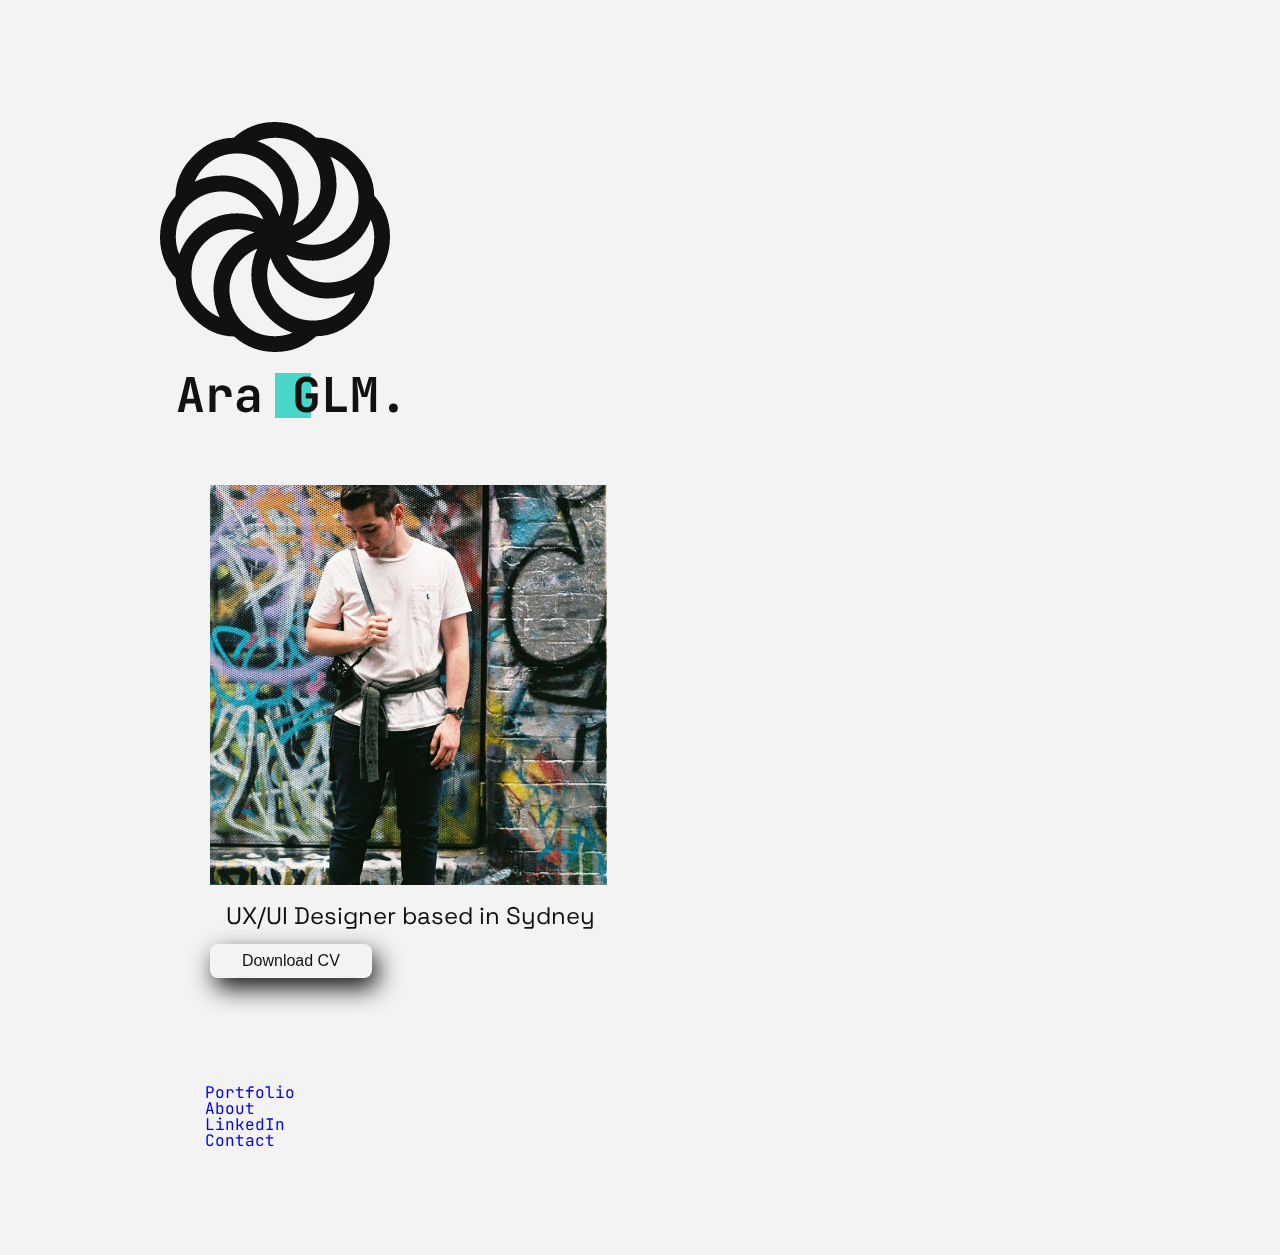
==== index.html @ 79158869 "final update for the night" ====
<!DOCTYPE html>
<html lang="en">
<head>
    <meta charset="UTF-8">
    <meta name="viewport" content="=device-width, initial-scale=1.0">
    <title>Ara GLM. UX UI Design</title>
    <link rel="preconnect" href="https://fonts.gstatic.com"> 
    <link href="https://fonts.googleapis.com/css2?family=JetBrains+Mono&display=swap" rel="stylesheet">
    <link rel="preconnect" href="https://fonts.gstatic.com"> 
   <link href="https://fonts.googleapis.com/css2?family=Space+Grotesk&display=swap" rel="stylesheet">
   
<link rel="stylesheet" href="CSS/style.css">
</head>

<body>
   <div class="wrapper">
<header>
   <div class="inline-block">

   </div>
   <div class="img">
      <img src="images/logo.png" alt="logo">
   </div>
   <div class="name">
      <h1>Ara GLM.</h1>
      <div class="box"></div>
   </div>
   <section class="heroImg">
      <div class="content">
         <img src="images/me.png" alt="profile photo" height="400px">
         <p>UX/UI Designer based in Sydney</p> 
         <a href="CV/AG_CV.pdf" target="_blank">
            <button class="button1">Download CV</button>
         </a>
      </div>
   </section>
</header>

<nav class="inline-block">
   <ul>
      <a href="index.html">
         <li>Portfolio</li>
      </a>
      <a href="about.html">
         <li>About</li>
      </a>
      <a href=https://linkedin.com/in/aragiulambarian target="_blank">
         <li>LinkedIn</li>
      </a>
      <a href="contact.html">
      <li>Contact</li>
   </a>
   </ul>
</nav>

</body>
</html>
---- CSS/style.css ----
/* 
html5doctor.com Reset Stylesheet
v1.6.1
Last Updated: 2010-09-17
Author: Richard Clark - http://richclarkdesign.com 
Twitter: @rich_clark
*/

html, body, div, span, object, iframe,
h1, h2, h3, h4, h5, h6, p, blockquote, pre,
abbr, address, cite, code,
del, dfn, em, img, ins, kbd, q, samp,
small, strong, sub, sup, var,
b, i,
dl, dt, dd, ol, ul, li,
fieldset, form, label, legend,
table, caption, tbody, tfoot, thead, tr, th, td,
article, aside, canvas, details, figcaption, figure, 
footer, header, hgroup, menu, nav, section, summary,
time, mark, audio, video {
    margin:0;
    padding:0;
    border:0;
    outline:0;
    font-size:100%;
    vertical-align:baseline;
    background:transparent;
}

body {
    line-height:1;
}

article,aside,details,figcaption,figure,
footer,header,hgroup,menu,nav,section { 
    display:block;
}

nav ul {
    list-style:none;
}

blockquote, q {
    quotes:none;
}

blockquote:before, blockquote:after,
q:before, q:after {
    content:'';
    content:none;
}

a {
    margin:0;
    padding:0;
    font-size:100%;
    vertical-align:baseline;
    background:transparent;
}

/* change colours to suit your needs */
ins {
    background-color:#ff9;
    color:#000;
    text-decoration:none;
}

/* change colours to suit your needs */
mark {
    background-color:#ff9;
    color:#000; 
    font-style:italic;
    font-weight:bold;
}

del {
    text-decoration: line-through;
}

abbr[title], dfn[title] {
    border-bottom:1px dotted;
    cursor:help;
}

table {
    border-collapse:collapse;
    border-spacing:0;
}

/* change border colour to suit your needs */
hr {
    display:block;
    height:1px;
    border:0;   
    border-top:1px solid #cccccc;
    margin:1em 0;
    padding:0;
}

input, select {
    vertical-align:middle;
}



/* This is my text below */



* {
    margin: 0;
    padding: 0;
    text-decoration: none;
}

body {
    background-color: #F3F3F3;
}

.wrapper {
    margin: 106px auto;
    width: 960px;
}

h1 {color: #111111;
font-size: 48px;
font-family: 'JetBrains Mono', monospace;
font-weight: medium;
padding: 16px;
}
p {color: #111111;
font-family: 'Space Grotesk', sans-serif;
font-size: 24px;
margin: 0;
padding: 16px;
}

.inline-block{
    display: inline-block;
    vertical-align: top;
}

.intro {
    display: block;
    margin-left: 0;
    margin-right: auto;
    text-align: 0;
    position: relative;
}
.name {
    display: flex;
align-items: center;
}

.box {
    background-color: #4AD5CA;
    width: 36px;
    height: 45px;
    position: fixed;
    margin-right: 0;
    left: 275px;
    z-index: -1;
}

.logo {
    position: relative;
    margin-left: 0;
    margin-right: auto;
    text-align: center;
    width: 23%;
    padding: 1%;
}
.nav {
    width: 73%;
    padding: 1%;
}

ul{
    width: 50%;
    margin-left: auto;
}

ul li {
    list-style: none;
    width: 50%;
    font-family: 'JetBrains Mono', monospace;
}
ul li a {
display: block;
text-decoration: none;
font-size: 24px;
color: #111111;
padding: 0 32px;
cursor: pointer;
}

ul li a:hover {
    transform: uppercase;
}

.heroImg {
    height: 600px;
    padding: 25px;
    
}
.content {
    height 600px;
    margin: 0 auto;
    padding: 25px;
}
.button1 {
background-color: #F3F3F3;
display: inline-block;
color: #111111;
border: none;
padding: 8px 32px;
text-align: center;
display: inline-block;
font-size: 16px; 
border-radius: 8px;
cursor: pointer;
box-shadow: 5px 10px 25px  #111111;
}
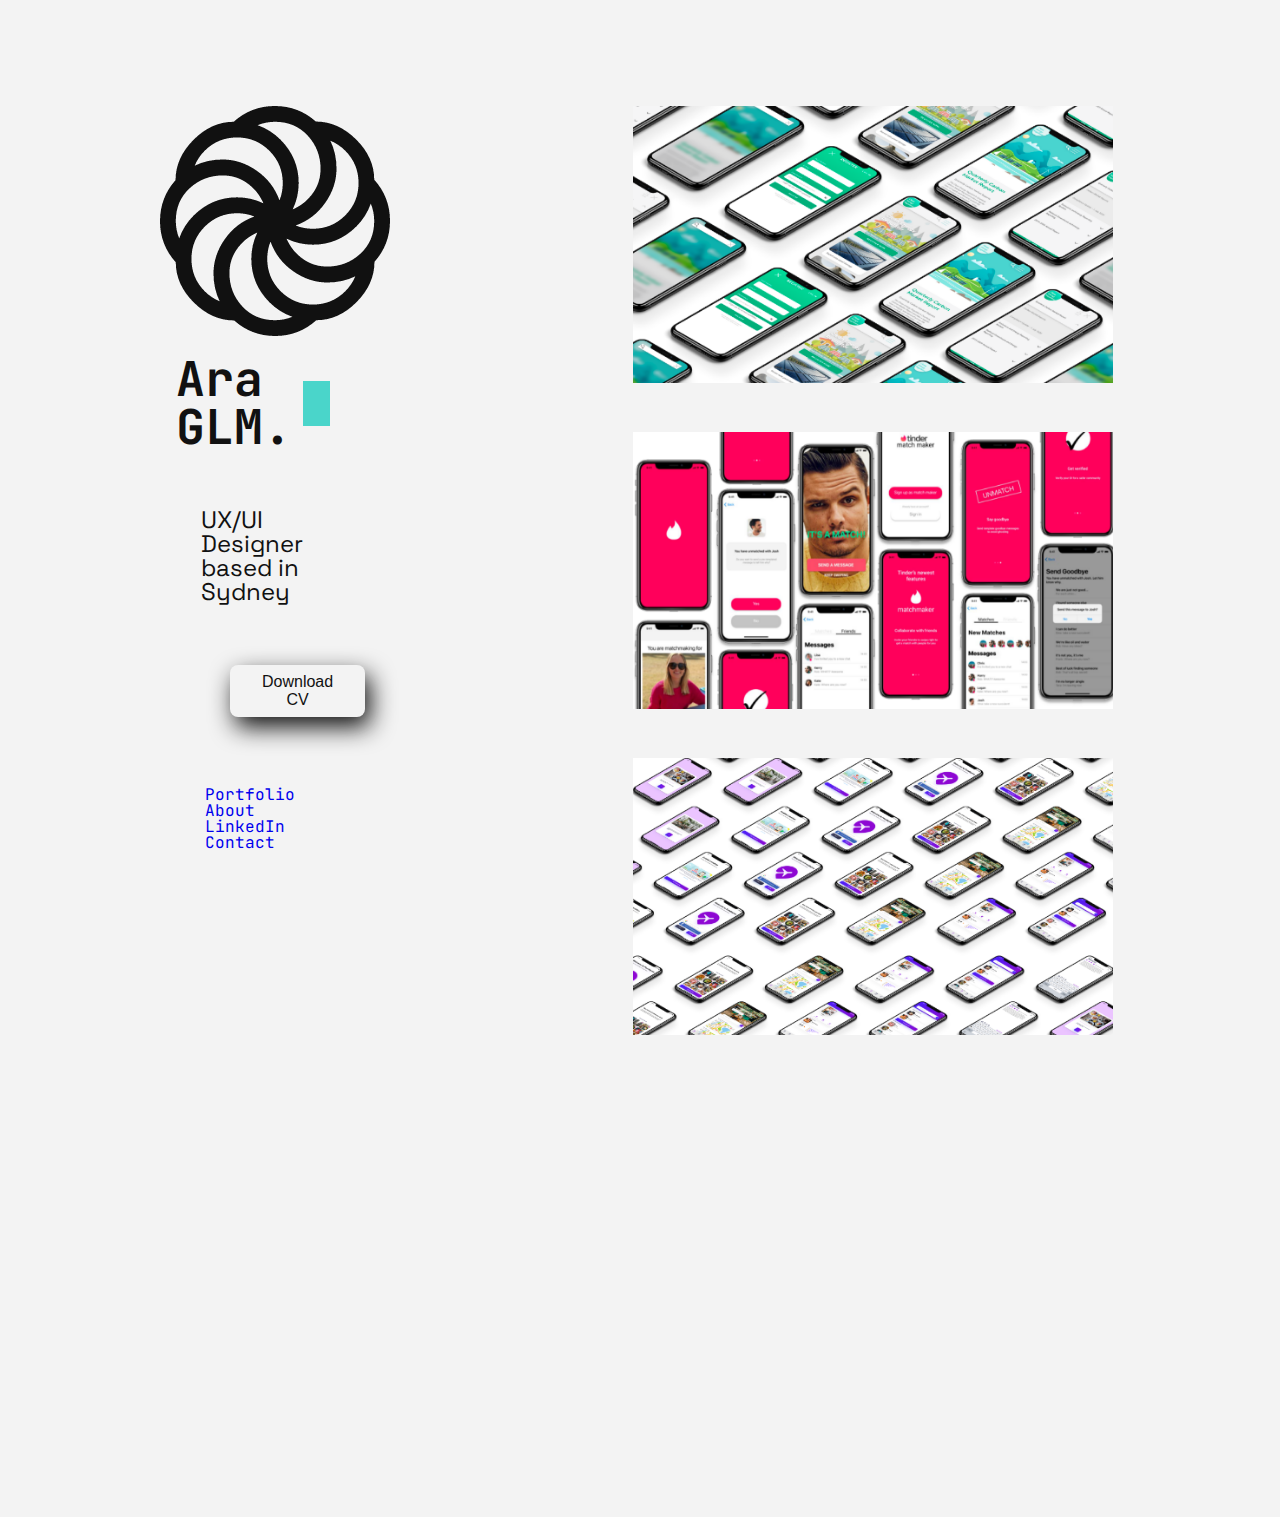
==== commit 9588aeb4: "CSS Grid Update" ====
--- a/index.html
+++ b/index.html
@@ -9,49 +9,58 @@
     <link rel="preconnect" href="https://fonts.gstatic.com"> 
    <link href="https://fonts.googleapis.com/css2?family=Space+Grotesk&display=swap" rel="stylesheet">
    
-<link rel="stylesheet" href="CSS/style.css">
+   <link rel="stylesheet" href="CSS/style.css">
 </head>
 
 <body>
    <div class="wrapper">
-<header>
-   <div class="inline-block">
+   <header>
+      <div class="inline-block">
+      <div class="img">
+         <img src="images/logo.png" alt="logo">
+      </div>
+      <div class="name">
+         <h1>Ara GLM.</h1>
+         <div class="box"></div>
+   </div>
+         <div class="content">
+            <p>UX/UI Designer based in Sydney</p> 
+            <a href="CV/AG_CV.pdf" target="_blank">
+               <button class="button1">Download CV</button>
+            </a>
+         </div>
+         
+         <nav class="inline-block">
+            <ul>
+               <a href="index.html">
+                  <li>Portfolio</li>
+               </a>
+               <a href="about.html">
+                  <li>About</li>
+               </a>
+               <a href=https://linkedin.com/in/aragiulambarian target="_blank">
+                  <li>LinkedIn</li>
+               </a>
+               <a href="contact.html">
+               <li>Contact</li>
+            </a>
+            </ul>
+         </nav>
+
+   </header>
+
+   <div class="case-study1">
+      <img src="images/cs1.png" alt="Clean Energy Regulator Case Study" width="480px" height="auto">
+   </div>
+
+   <div class="case-study2">
+      <img src="images/cs2.png" alt="Tinder Matchmaker Case Study" width="480px" height="auto">
+   </div>
+
+   <div class="case-study3">
+      <img src="images/cs3.png" alt="FoodByMe Case Study" width="480px" height="auto">
+   </div>
 
    </div>
-   <div class="img">
-      <img src="images/logo.png" alt="logo">
-   </div>
-   <div class="name">
-      <h1>Ara GLM.</h1>
-      <div class="box"></div>
-   </div>
-   <section class="heroImg">
-      <div class="content">
-         <img src="images/me.png" alt="profile photo" height="400px">
-         <p>UX/UI Designer based in Sydney</p> 
-         <a href="CV/AG_CV.pdf" target="_blank">
-            <button class="button1">Download CV</button>
-         </a>
-      </div>
-   </section>
-</header>
-
-<nav class="inline-block">
-   <ul>
-      <a href="index.html">
-         <li>Portfolio</li>
-      </a>
-      <a href="about.html">
-         <li>About</li>
-      </a>
-      <a href=https://linkedin.com/in/aragiulambarian target="_blank">
-         <li>LinkedIn</li>
-      </a>
-      <a href="contact.html">
-      <li>Contact</li>
-   </a>
-   </ul>
-</nav>
-
 </body>
 </html>--- a/CSS/style.css
+++ b/CSS/style.css
@@ -1,9 +1,5 @@
 /* 
-html5doctor.com Reset Stylesheet
-v1.6.1
-Last Updated: 2010-09-17
-Author: Richard Clark - http://richclarkdesign.com 
-Twitter: @rich_clark
+This is to reset browser. please scroll to line 102 where I show my code
 */
 
 html, body, div, span, object, iframe,
@@ -108,16 +104,22 @@
 
 
 * {
-    margin: 0;
+    margin: 25%;
+    margin-right:
     padding: 0;
     text-decoration: none;
 }
 
 body {
+    width: 100%;
+    height: 100%;
     background-color: #F3F3F3;
 }
 
 .wrapper {
+    display: grid;
+    grid-template-columns: 1fr 1fr 1fr 1fr 1fr 1fr 1fr 1fr 1fr 1fr 1fr 1fr 1fr;
+    grid-template-rows: 25% 25% 25% 25%;
     margin: 106px auto;
     width: 960px;
 }
@@ -138,6 +140,45 @@
 .inline-block{
     display: inline-block;
     vertical-align: top;
+}
+
+.header {
+  grid-column-end: span 5;
+  grid-row-start: 1;
+  grid-row-end: 2;  
+}
+
+.content {
+    grid-column-end: span 5;
+    grid-row-start: 2;
+    grid-row-end: 3;;
+}
+
+.case-study1 {
+    grid-column-start: 6;
+    grid-column-end: 13;
+    grid-row-start: 1;
+    grid-row-end: 2;
+}
+
+.case-study2 {
+    grid-column-start: 6;
+    grid-column-end: 13;
+    grid-row-start: 2;
+    grid-row-end: 3;
+}
+
+.case-study3 {
+    grid-column-start: 6;
+    grid-column-end: 13;
+    grid-row-start: 3;
+    grid-row-end: 4;
+}
+
+.inline-block {
+    grid-column-end: span 5;
+    grid-row-start: 3;
+    grid-row-end: 4;
 }
 
 .intro {
@@ -156,9 +197,9 @@
     background-color: #4AD5CA;
     width: 36px;
     height: 45px;
-    position: fixed;
+    position: relative;
     margin-right: 0;
-    left: 275px;
+    left: -60px;
     z-index: -1;
 }
 
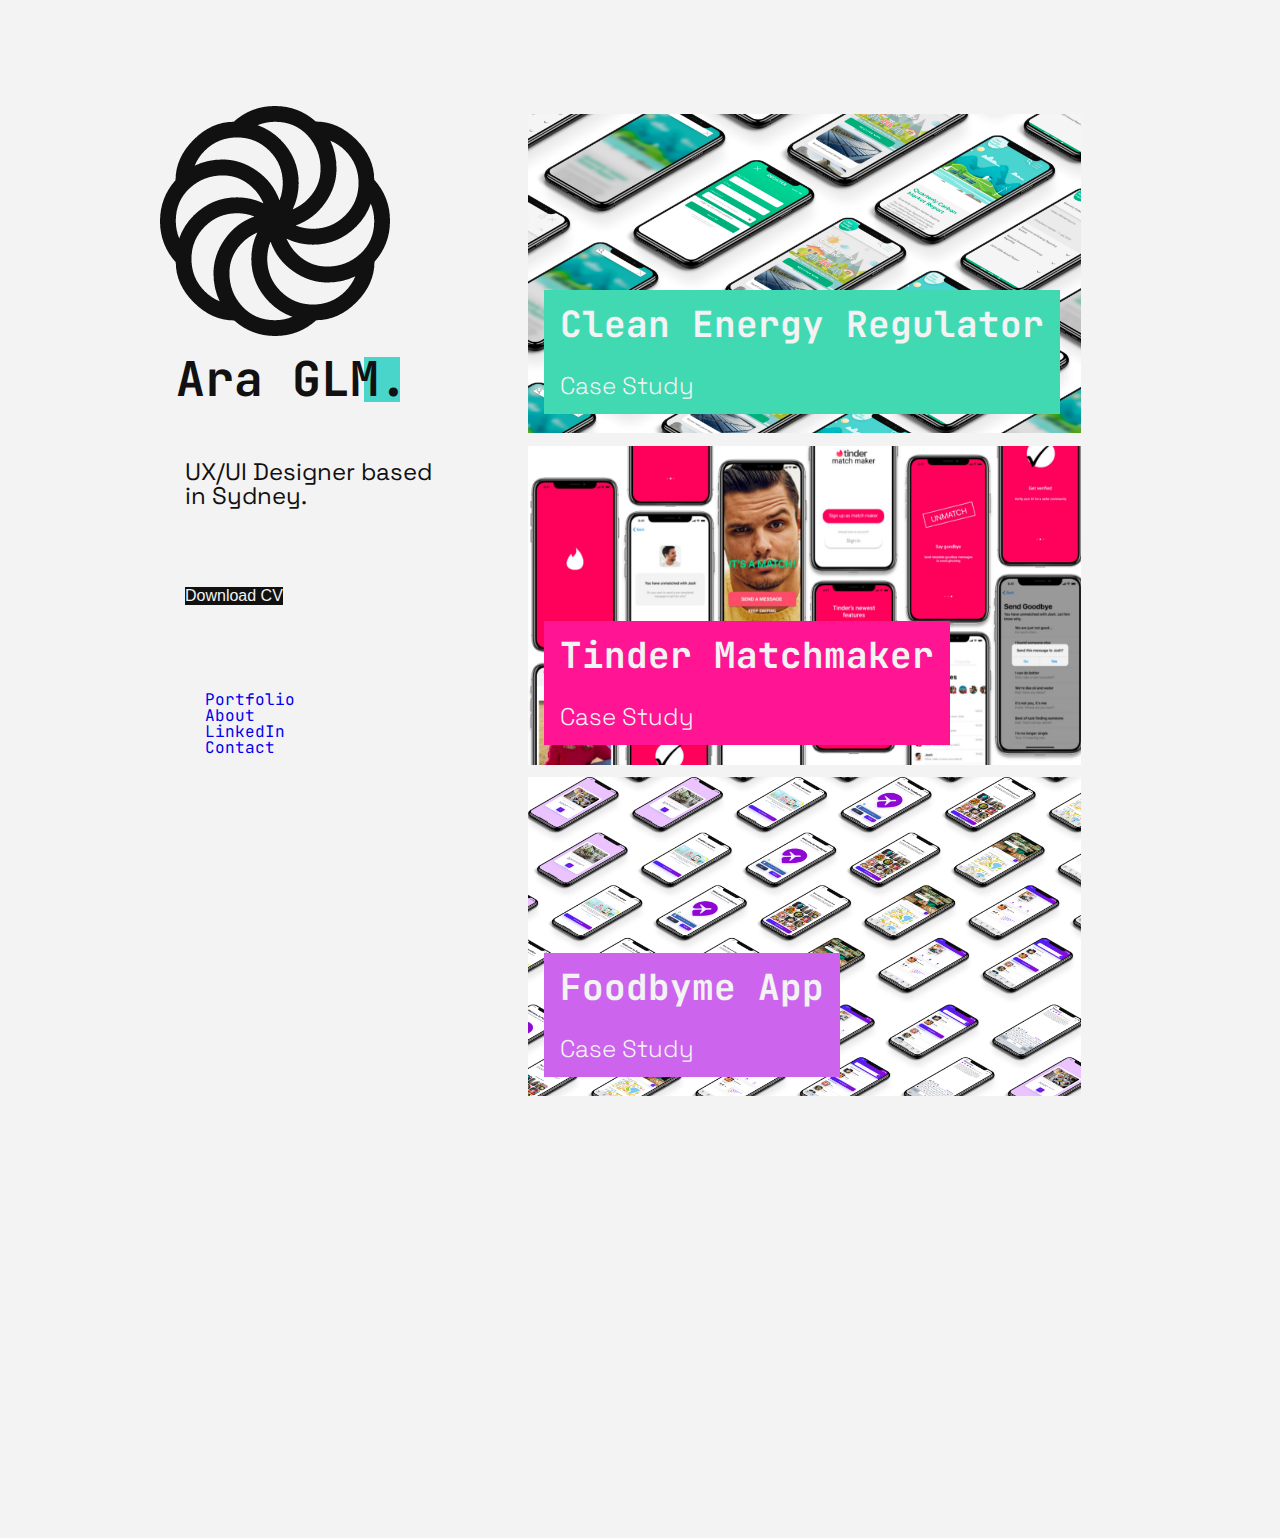
==== commit ddeee853: "210125 update" ====
--- a/index.html
+++ b/index.html
@@ -10,6 +10,7 @@
    <link href="https://fonts.googleapis.com/css2?family=Space+Grotesk&display=swap" rel="stylesheet">
    
    <link rel="stylesheet" href="CSS/style.css">
+   <style> li.a { visibility:hidden;}</style>
 </head>
 
 <body>
@@ -24,7 +25,7 @@
          <div class="box"></div>
    </div>
          <div class="content">
-            <p>UX/UI Designer based in Sydney</p> 
+            <p>UX/UI Designer based <br />in Sydney.</p> 
             <a href="CV/AG_CV.pdf" target="_blank">
                <button class="button1">Download CV</button>
             </a>
@@ -33,16 +34,22 @@
          <nav class="inline-block">
             <ul>
                <a href="index.html">
-                  <li>Portfolio</li>
+                  <div class="a">
+                     <li>Portfolio</li>
+                  </div>
                </a>
                <a href="about.html">
-                  <li>About</li>
+                  <div class="b">
+                     <li>About</li>
+                  </div>
                </a>
                <a href=https://linkedin.com/in/aragiulambarian target="_blank">
                   <li>LinkedIn</li>
                </a>
                <a href="contact.html">
-               <li>Contact</li>
+                  <div class="c">
+                     <li>Contact</li>
+                  </div>
             </a>
             </ul>
          </nav>
@@ -50,15 +57,27 @@
    </header>
 
    <div class="case-study1">
-      <img src="images/cs1.png" alt="Clean Energy Regulator Case Study" width="480px" height="auto">
+      <img src="images/cs1.png" alt="Clean Energy Regulator Case Study">
+      <div class="text-block1">
+      <h4>Clean Energy Regulator</h4>
+      <h5>Case Study</h5>
+      </div>
    </div>
 
    <div class="case-study2">
-      <img src="images/cs2.png" alt="Tinder Matchmaker Case Study" width="480px" height="auto">
+      <img src="images/cs2.png" alt="Tinder Matchmaker Case Study">
+      <div class="text-block2">
+      <h4>Tinder Matchmaker</h4>
+      <h5>Case Study</h5>
+   </div>
    </div>
 
    <div class="case-study3">
-      <img src="images/cs3.png" alt="FoodByMe Case Study" width="480px" height="auto">
+      <img src="images/cs3.png" alt="FoodByMe Case Study">
+      <div class="text-block3">
+      <h4>Foodbyme App</h4>
+      <h5>Case Study</h5>
+      </div>
    </div>
 
    </div>
--- a/CSS/style.css
+++ b/CSS/style.css
@@ -105,7 +105,7 @@
 
 * {
     margin: 25%;
-    margin-right:
+    margin-right: 25%;
     padding: 0;
     text-decoration: none;
 }
@@ -118,7 +118,7 @@
 
 .wrapper {
     display: grid;
-    grid-template-columns: 1fr 1fr 1fr 1fr 1fr 1fr 1fr 1fr 1fr 1fr 1fr 1fr 1fr;
+    grid-template-columns: 1fr 1fr 1fr 1fr 1fr 1fr 1fr 1fr 1fr 1fr 1fr 1fr;
     grid-template-rows: 25% 25% 25% 25%;
     margin: 106px auto;
     width: 960px;
@@ -129,56 +129,183 @@
 font-family: 'JetBrains Mono', monospace;
 font-weight: medium;
 padding: 16px;
-}
-p {color: #111111;
+white-space: nowrap;
+}
+
+h2 {color: #111111;
 font-family: 'Space Grotesk', sans-serif;
 font-size: 24px;
 margin: 0;
 padding: 16px;
-}
-
+white-space: nowrap;
+}
+
+p {color: #111111;
+    font-family: 'Space Grotesk', sans-serif;
+    font-size: 24px;
+    margin: 0;
+    padding-top: 16px;
+    padding-bottom: 16px;
+    }
+
+h3 {color: #f3f3f3;
+    font-size: 128px;
+    font-family: 'JetBrains Mono', monospace;
+    font-weight: regular;
+    padding: 16px;
+    white-space: nowrap;
+    background-blend-mode: multiply;
+    }
+
+h4 {color: #f3f3f3;
+    font-size: 36px;
+    font-family: 'JetBrains Mono', monospace;
+    font-weight: regular;
+    padding: 16px;
+    white-space: nowrap;
+    background-blend-mode: multiply;
+    }
+
+h5 {color: #f3f3f3;
+    font-family: 'Space Grotesk', sans-serif;
+    font-size: 24px;
+    padding: 16px;
+    font-weight: 50;
+    }
 .inline-block{
     display: inline-block;
     vertical-align: top;
 }
 
-.header {
-  grid-column-end: span 5;
+.logoname {
+  grid-column-start: 1;
+  grid-column-end: 4;
   grid-row-start: 1;
-  grid-row-end: 2;  
+  grid-row-end: 3;  
 }
 
 .content {
-    grid-column-end: span 5;
+    grid-column-start: 1;
+    grid-column-end: 4;
     grid-row-start: 2;
     grid-row-end: 3;;
+    white-space: nowrap;
+}
+
+.inline-block {
+    position: relative;
+    grid-column-start: 1;
+    grid-column-end: 4;
+    grid-row-start: 1;
+    grid-row-end: 3;
+    margin: 0;
+    text-align: left;
 }
 
 .case-study1 {
-    grid-column-start: 6;
-    grid-column-end: 13;
+    position: relative;
+    grid-column-start: 3;
+    grid-column-end: 12;
     grid-row-start: 1;
     grid-row-end: 2;
+    padding: 8px;
+    margin: 0;
+}
+
+.text-block1 {
+    position: absolute;
+    bottom: 24px;
+    left: 24px;
+    background-color: #41D9B1;
+    padding-left: 0;
+}
+
+.paragraph1 {
+    position: relative;
+    grid-column-start: 3;
+    grid-column-end: 12;
+    grid-row-start: 1;
+    grid-row-end: 2;
+    padding: 8px;
+    margin: 0;
+    font-size: 16px;
+    text-align: left;
 }
 
 .case-study2 {
-    grid-column-start: 6;
-    grid-column-end: 13;
+    position: relative;
+    grid-column-start: 3;
+    grid-column-end: 12;
     grid-row-start: 2;
     grid-row-end: 3;
+    padding: 8px;
+    margin: 0;
+}
+
+.text-block2 {
+    position: absolute;
+    bottom: 24px;
+    left: 24px;
+    background-color: #FF1493;
+    padding-left: 0;
+}
+
+.paragraph2 {
+    position: relative;
+    grid-column-start: 5;
+    grid-column-end: 13;
+    grid-row-start: 1;
+    grid-row-end: 12;
+    padding: 8px;
+    margin: 0;
+    font-size: 16px;
+    text-align: left;
 }
 
 .case-study3 {
-    grid-column-start: 6;
-    grid-column-end: 13;
+    grid-column-start: 3;
+    grid-column-end: 12;
     grid-row-start: 3;
     grid-row-end: 4;
-}
-
-.inline-block {
-    grid-column-end: span 5;
-    grid-row-start: 3;
-    grid-row-end: 4;
+    position: relative;
+    padding: 8px;
+    margin: 0;
+}
+
+.text-block3 {
+    position: absolute;
+    bottom: 24px;
+    left: 24px;
+    background-color:#CD64ED;
+    padding-left: 0;
+}
+
+.paragraph3 {
+    position: relative;
+    grid-column-start: 5;
+    grid-column-end: 13;
+    grid-row-start: 1;
+    grid-row-end: 2;
+    padding: 8px;
+    margin: 0;
+    font-size: 16px;
+    text-align: left;
+}
+
+.paragraph4 {
+    position: relative;
+    grid-column-start: 5;
+    grid-column-end: 13;
+    grid-row-start: 1;
+    grid-row-end: 2;
+    padding: 8px;
+    margin: 0;
+    font-size: 16px;
+    text-align: left;
+}
+
+.highlight1: {
+    background-color: #4AD5CA;
 }
 
 .intro {
@@ -214,6 +341,7 @@
 .nav {
     width: 73%;
     padding: 1%;
+    margin-left: 0;
 }
 
 ul{
@@ -233,32 +361,60 @@
 color: #111111;
 padding: 0 32px;
 cursor: pointer;
+margin-left: 0;
+text-align: left;
 }
 
 ul li a:hover {
-    transform: uppercase;
+
 }
 
 .heroImg {
     height: 600px;
     padding: 25px;
-    
-}
+}
+
+.about-me {
+    position: relative;
+    text-align: center;
+}
+
+.aboutMe {
+    position: absolute;
+    top: 100%;
+    left: 50%;
+    transform: translate(-50%, -50%);
+}
+
 .content {
     height 600px;
     margin: 0 auto;
     padding: 25px;
 }
 .button1 {
-background-color: #F3F3F3;
+background-color: #111111;
 display: inline-block;
-color: #111111;
+color: #f3f3f3;
 border: none;
-padding: 8px 32px;
-text-align: center;
+padding: 0;
+text-align: left;
 display: inline-block;
 font-size: 16px; 
-border-radius: 8px;
 cursor: pointer;
-box-shadow: 5px 10px 25px  #111111;
-}+white-space: nowrap;
+margin-left: 0;
+}
+
+ul li .button2 {
+    background-color: #111111;
+    display: inline-block;
+    color: white;
+    border: none;
+    padding: 0;
+    text-align: left;
+    display: inline-block;
+    font-size: 16px; 
+    cursor: pointer;
+    white-space: nowrap;
+    margin-left: 0;
+    }
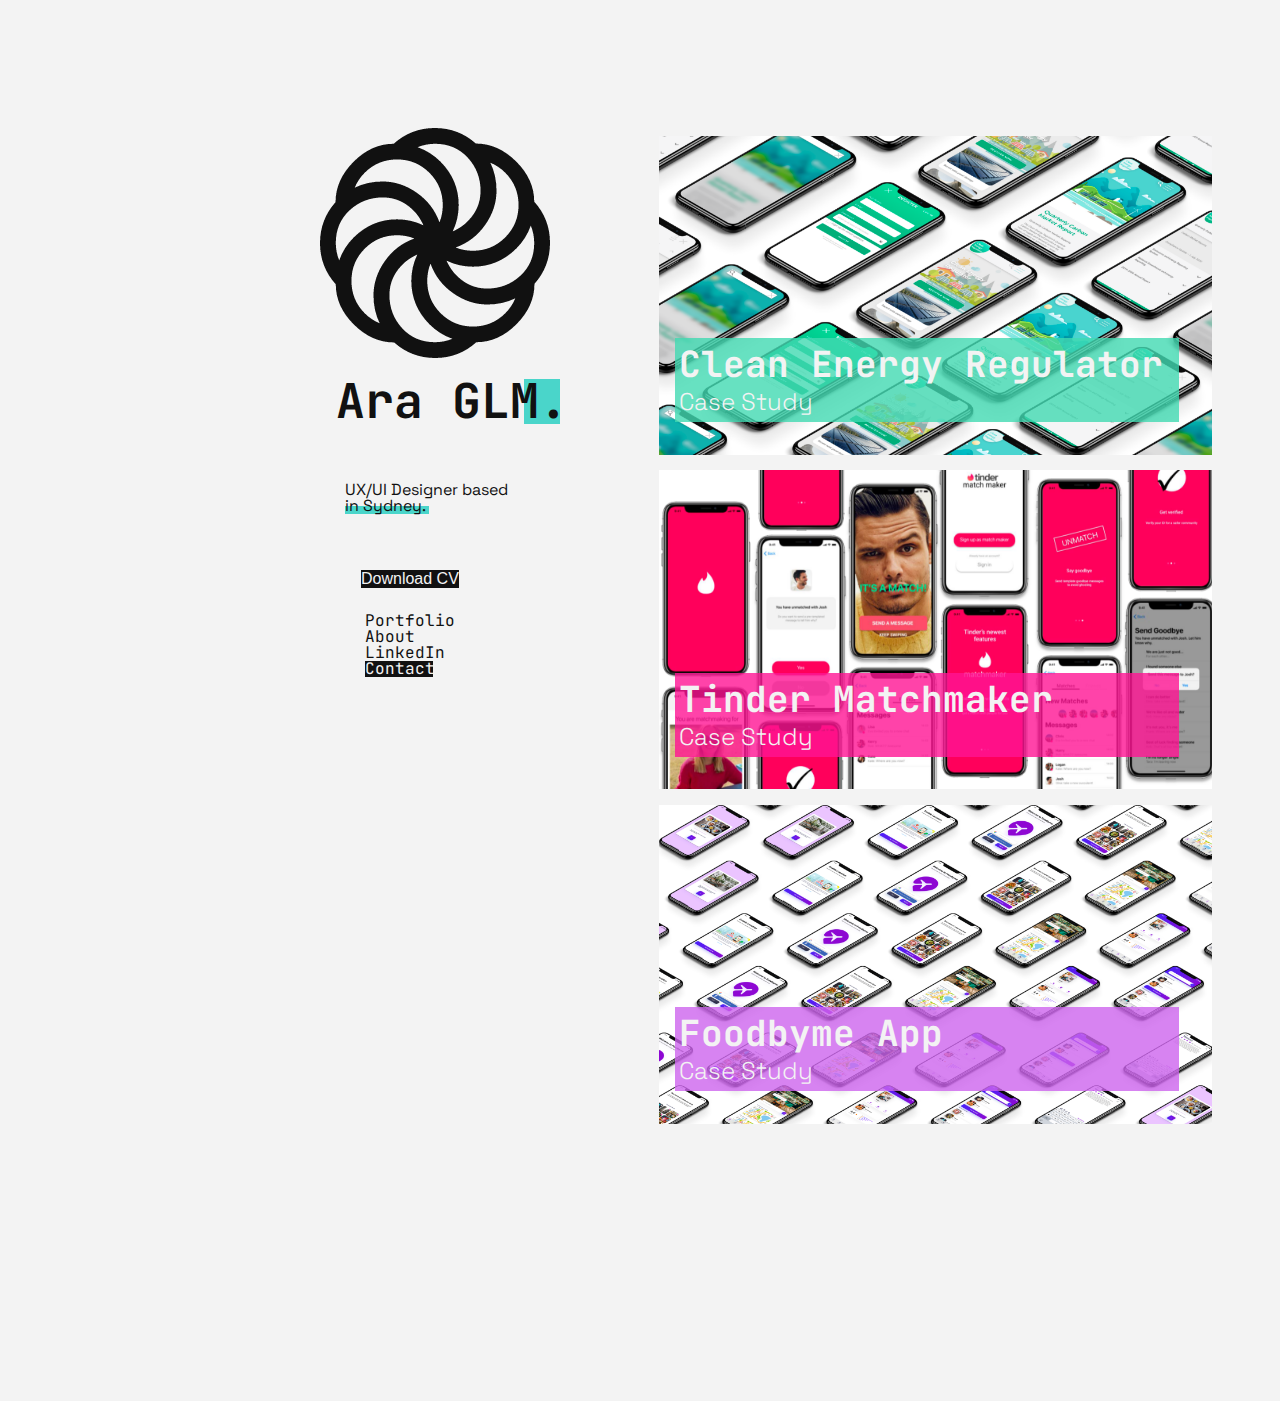
==== commit 60cf839e: "210125 grid spacing update" ====
--- a/index.html
+++ b/index.html
@@ -10,22 +10,23 @@
    <link href="https://fonts.googleapis.com/css2?family=Space+Grotesk&display=swap" rel="stylesheet">
    
    <link rel="stylesheet" href="CSS/style.css">
-   <style> li.a { visibility:hidden;}</style>
 </head>
 
-<body>
+<body class="home">
    <div class="wrapper">
    <header>
       <div class="inline-block">
+      <div class="logoname">
       <div class="img">
          <img src="images/logo.png" alt="logo">
       </div>
       <div class="name">
          <h1>Ara GLM.</h1>
          <div class="box"></div>
+      </div>
    </div>
          <div class="content">
-            <p>UX/UI Designer based <br />in Sydney.</p> 
+            <p>UX/UI Designer based <br />in Sydney.<div class="box2">         </div></p> 
             <a href="CV/AG_CV.pdf" target="_blank">
                <button class="button1">Download CV</button>
             </a>
@@ -34,22 +35,16 @@
          <nav class="inline-block">
             <ul>
                <a href="index.html">
-                  <div class="a">
-                     <li>Portfolio</li>
-                  </div>
+                  <li class="home1">Portfolio</li>
                </a>
                <a href="about.html">
-                  <div class="b">
-                     <li>About</li>
-                  </div>
+                  <li class="about">About</li>
                </a>
                <a href=https://linkedin.com/in/aragiulambarian target="_blank">
                   <li>LinkedIn</li>
                </a>
                <a href="contact.html">
-                  <div class="c">
-                     <li>Contact</li>
-                  </div>
+                  <li class="button2">Contact</li>
             </a>
             </ul>
          </nav>
--- a/CSS/style.css
+++ b/CSS/style.css
@@ -104,8 +104,7 @@
 
 
 * {
-    margin: 25%;
-    margin-right: 25%;
+    margin: 0;
     padding: 0;
     text-decoration: none;
 }
@@ -120,8 +119,10 @@
     display: grid;
     grid-template-columns: 1fr 1fr 1fr 1fr 1fr 1fr 1fr 1fr 1fr 1fr 1fr 1fr;
     grid-template-rows: 25% 25% 25% 25%;
-    margin: 106px auto;
-    width: 960px;
+    margin-left: 25%;
+    margin-right: 25%;
+    margin-top: 10%;
+    grid-row-gap: 16px;
 }
 
 h1 {color: #111111;
@@ -142,7 +143,7 @@
 
 p {color: #111111;
     font-family: 'Space Grotesk', sans-serif;
-    font-size: 24px;
+    font-size: 16px;
     margin: 0;
     padding-top: 16px;
     padding-bottom: 16px;
@@ -161,7 +162,7 @@
     font-size: 36px;
     font-family: 'JetBrains Mono', monospace;
     font-weight: regular;
-    padding: 16px;
+    padding: 4px;
     white-space: nowrap;
     background-blend-mode: multiply;
     }
@@ -169,7 +170,7 @@
 h5 {color: #f3f3f3;
     font-family: 'Space Grotesk', sans-serif;
     font-size: 24px;
-    padding: 16px;
+    padding: 4px;
     font-weight: 50;
     }
 .inline-block{
@@ -190,7 +191,27 @@
     grid-row-start: 2;
     grid-row-end: 3;;
     white-space: nowrap;
-}
+
+}
+
+.box2 {
+    grid-column-start: 1;
+    grid-column-end: 4;
+    grid-row-start: 2;
+    grid-row-end: 3;;
+    font-size: 24px;
+    margin: 0px;
+    background-color: #4AD5CA;
+    width: 80px;
+    height: 8px;
+    bottom: 24px;
+    padding-right: 4px;
+    z-index: -2;
+    align-items: center;
+    position: relative;
+    white-space: nowrap;
+}
+
 
 .inline-block {
     position: relative;
@@ -216,14 +237,17 @@
     position: absolute;
     bottom: 24px;
     left: 24px;
-    background-color: #41D9B1;
+    width: 504px;
+    padding-top: 4px;
+    padding-bottom: 4px;
+    background-color: rgba(65, 217, 177, 0.8);
     padding-left: 0;
 }
 
 .paragraph1 {
     position: relative;
-    grid-column-start: 3;
-    grid-column-end: 12;
+    grid-column-start: 4;
+    grid-column-end: 13;
     grid-row-start: 1;
     grid-row-end: 2;
     padding: 8px;
@@ -246,16 +270,19 @@
     position: absolute;
     bottom: 24px;
     left: 24px;
-    background-color: #FF1493;
+    width: 504px;
+    padding-top: 4px;
+    padding-bottom: 4px;
+    background-color:rgba(255, 20, 147, 0.8);
     padding-left: 0;
 }
 
 .paragraph2 {
     position: relative;
-    grid-column-start: 5;
+    grid-column-start: 4;
     grid-column-end: 13;
-    grid-row-start: 1;
-    grid-row-end: 12;
+    grid-row-start: 2;
+    grid-row-end: 3;
     padding: 8px;
     margin: 0;
     font-size: 16px;
@@ -276,16 +303,19 @@
     position: absolute;
     bottom: 24px;
     left: 24px;
-    background-color:#CD64ED;
+    width: 504px;
+    padding-top: 4px;
+    padding-bottom: 4px;
+    background-color:rgba(205, 100, 237, 0.8);
     padding-left: 0;
 }
 
 .paragraph3 {
     position: relative;
-    grid-column-start: 5;
+    grid-column-start: 4;
     grid-column-end: 13;
-    grid-row-start: 1;
-    grid-row-end: 2;
+    grid-row-start: 3;
+    grid-row-end: 4;
     padding: 8px;
     margin: 0;
     font-size: 16px;
@@ -294,17 +324,17 @@
 
 .paragraph4 {
     position: relative;
-    grid-column-start: 5;
-    grid-column-end: 13;
-    grid-row-start: 1;
-    grid-row-end: 2;
+    grid-column-start: 4;
+    grid-column-end: 12;
+    grid-row-start: 3;
+    grid-row-end: 4;
     padding: 8px;
     margin: 0;
     font-size: 16px;
     text-align: left;
 }
 
-.highlight1: {
+.highlight1 {
     background-color: #4AD5CA;
 }
 
@@ -365,13 +395,15 @@
 text-align: left;
 }
 
-ul li a:hover {
-
-}
+/*ul li a:hover {
+
+} */
 
 .heroImg {
     height: 600px;
     padding: 25px;
+    grid-column-start: 4;
+    grid-column-end: 12;
 }
 
 .about-me {
@@ -387,7 +419,6 @@
 }
 
 .content {
-    height 600px;
     margin: 0 auto;
     padding: 25px;
 }
@@ -402,8 +433,24 @@
 font-size: 16px; 
 cursor: pointer;
 white-space: nowrap;
-margin-left: 0;
-}
+margin-left: 16px;
+margin-top: 0px;
+}
+
+.button2 {
+    background-color: #111111;
+    display: inline-block;
+    color: #f3f3f3;
+    border: none;
+    padding: 0;
+    text-align: left;
+    display: inline-block;
+    font-size: 16px; 
+    cursor: pointer;
+    white-space: nowrap;
+    margin-left: 0;
+    width: 68px;
+    }
 
 ul li .button2 {
     background-color: #111111;
@@ -418,3 +465,31 @@
     white-space: nowrap;
     margin-left: 0;
     }
+
+    a:link {
+        color:#111111;
+        background-color: transparent;
+        text-decoration: none;
+      }
+      a:visited {
+        color:#111111;
+        background-color: transparent;
+        text-decoration: none;
+      }
+      a:hover {
+        color: #111111;
+        text-decoration: none;
+        background-color: transparent;
+      }
+
+      a:active {
+        color: #111111;
+        background-color: transparent;
+        text-decoration: none;
+      }
+
+      /*         background-color: #4AD5CA;
+        width: 124px;
+        height: 10px;
+        bottom: 24px;
+        align-items: center; */
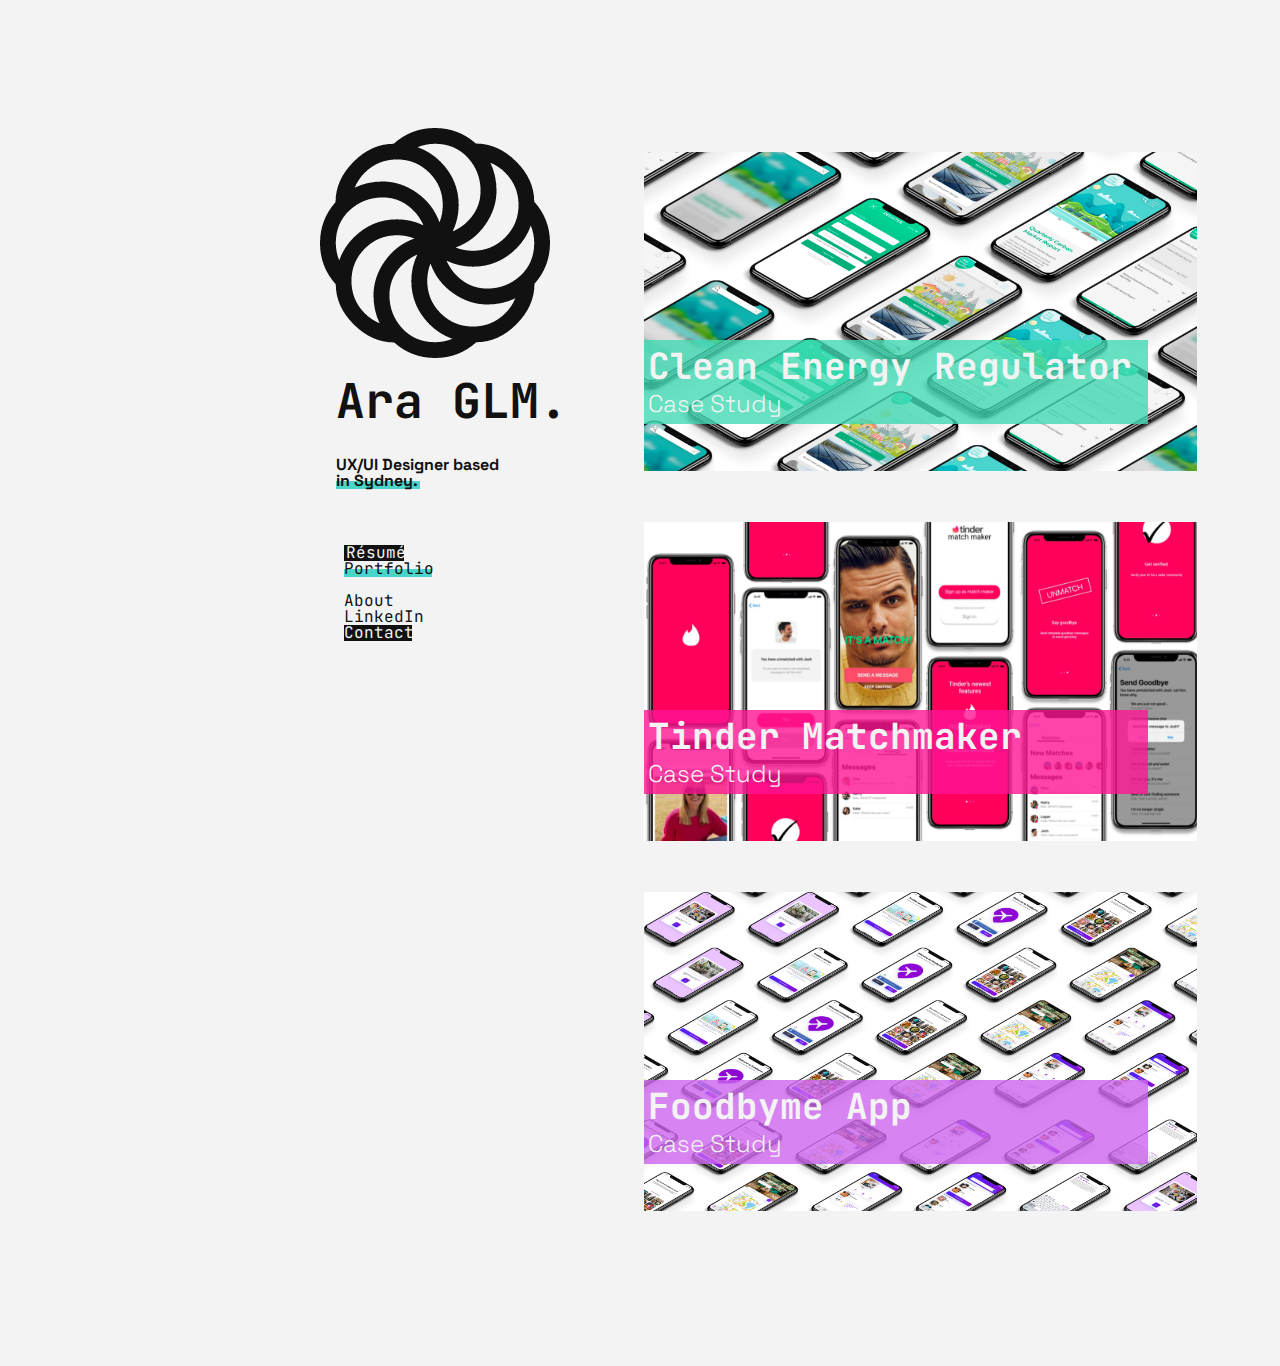
==== commit 12fdd54d: "week 18 homrwork" ====
--- a/index.html
+++ b/index.html
@@ -3,7 +3,7 @@
 <head>
     <meta charset="UTF-8">
     <meta name="viewport" content="=device-width, initial-scale=1.0">
-    <title>Ara GLM. UX UI Design</title>
+    <title>User Experience Design Portfolio of Ara Giulambarian</title>
     <link rel="preconnect" href="https://fonts.gstatic.com"> 
     <link href="https://fonts.googleapis.com/css2?family=JetBrains+Mono&display=swap" rel="stylesheet">
     <link rel="preconnect" href="https://fonts.gstatic.com"> 
@@ -14,28 +14,29 @@
 
 <body class="home">
    <div class="wrapper">
-   <header>
-      <div class="inline-block">
-      <div class="logoname">
+
+   <header class="header">
+      <div class="logoname" width="100%">
       <div class="img">
+         <a href="index.html"></a>
          <img src="images/logo.png" alt="logo">
+      </a>
       </div>
       <div class="name">
          <h1>Ara GLM.</h1>
          <div class="box"></div>
-      </div>
    </div>
          <div class="content">
-            <p>UX/UI Designer based <br />in Sydney.<div class="box2">         </div></p> 
-            <a href="CV/AG_CV.pdf" target="_blank">
-               <button class="button1">Download CV</button>
-            </a>
+            <h6>UX/UI Designer based <br />in Sydney.<div class="box2"></div></h6> 
          </div>
          
          <nav class="inline-block">
             <ul>
+               <a href="CV/AG_CV.pdf" target="_blank">
+                  <li class="button1">Résumé</li>
+               </a>
                <a href="index.html">
-                  <li class="home1">Portfolio</li>
+                  <li class="home1">Portfolio</li><div class="box3"></div>
                </a>
                <a href="about.html">
                   <li class="about">About</li>
@@ -48,32 +49,39 @@
             </a>
             </ul>
          </nav>
-
    </header>
 
+<div class="casestudies">
    <div class="case-study1">
-      <img src="images/cs1.png" alt="Clean Energy Regulator Case Study">
+      <a href="cleanenergyreg.html">
+      <img src="images/cs1.png" alt="Clean Energy Regulator Case Study" max-width="25%">
       <div class="text-block1">
       <h4>Clean Energy Regulator</h4>
       <h5>Case Study</h5>
       </div>
+   </a>
    </div>
 
    <div class="case-study2">
+      <a href="tindermatch.html">
       <img src="images/cs2.png" alt="Tinder Matchmaker Case Study">
       <div class="text-block2">
       <h4>Tinder Matchmaker</h4>
       <h5>Case Study</h5>
    </div>
+   </a>
    </div>
 
    <div class="case-study3">
+      <a href="foodbyme.html">
       <img src="images/cs3.png" alt="FoodByMe Case Study">
       <div class="text-block3">
       <h4>Foodbyme App</h4>
       <h5>Case Study</h5>
-      </div>
    </div>
+   </a>
+   </div>
+</div>
 
    </div>
 </body>
--- a/CSS/style.css
+++ b/CSS/style.css
@@ -102,7 +102,6 @@
 /* This is my text below */
 
 
-
 * {
     margin: 0;
     padding: 0;
@@ -117,12 +116,13 @@
 
 .wrapper {
     display: grid;
-    grid-template-columns: 1fr 1fr 1fr 1fr 1fr 1fr 1fr 1fr 1fr 1fr 1fr 1fr;
-    grid-template-rows: 25% 25% 25% 25%;
-    margin-left: 25%;
-    margin-right: 25%;
-    margin-top: 10%;
+    grid-template-columns: repeat (12, 1fr);
+    grid-template-rows: repeat (4,1fr);
+    grid-template-columns: minmax(0, 1fr) 300px;
     grid-row-gap: 16px;
+    margin: 10% auto;
+    width: 50%;
+    height: 80%;
 }
 
 h1 {color: #111111;
@@ -145,17 +145,6 @@
     font-family: 'Space Grotesk', sans-serif;
     font-size: 16px;
     margin: 0;
-    padding-top: 16px;
-    padding-bottom: 16px;
-    }
-
-h3 {color: #f3f3f3;
-    font-size: 128px;
-    font-family: 'JetBrains Mono', monospace;
-    font-weight: regular;
-    padding: 16px;
-    white-space: nowrap;
-    background-blend-mode: multiply;
     }
 
 h4 {color: #f3f3f3;
@@ -173,54 +162,85 @@
     padding: 4px;
     font-weight: 50;
     }
-.inline-block{
-    display: inline-block;
-    vertical-align: top;
+
+h6 {color: #111111;
+    font-family: 'Space Grotesk', sans-serif;
+    font-size: 16px;
+    margin: 0;
+    padding: 16px;
+    }
+
+.inline-block {
+    position: relative;
+    grid-column-start: 1;
+    grid-column-end: 4;
+    grid-row-start: 2;
+    grid-row-end: 3;
+    margin: 16px;
+    text-align: left;
+    padding: 8px;
 }
 
 .logoname {
   grid-column-start: 1;
   grid-column-end: 4;
   grid-row-start: 1;
-  grid-row-end: 3;  
+  grid-row-end: 2;  
+  max-width: 100%;
 }
 
 .content {
     grid-column-start: 1;
     grid-column-end: 4;
     grid-row-start: 2;
-    grid-row-end: 3;;
+    grid-row-end: 3;
     white-space: nowrap;
-
+    text-align: left;
+    max-width: 100%;
 }
 
 .box2 {
-    grid-column-start: 1;
-    grid-column-end: 4;
-    grid-row-start: 2;
-    grid-row-end: 3;;
-    font-size: 24px;
     margin: 0px;
     background-color: #4AD5CA;
     width: 80px;
     height: 8px;
-    bottom: 24px;
+    bottom: 8px;
     padding-right: 4px;
     z-index: -2;
     align-items: center;
     position: relative;
     white-space: nowrap;
 }
-
-
-.inline-block {
-    position: relative;
-    grid-column-start: 1;
-    grid-column-end: 4;
-    grid-row-start: 1;
-    grid-row-end: 3;
-    margin: 0;
-    text-align: left;
+.box3 {
+    position: relative;
+    margin-top: 8px;
+    background-color: #4AD5CA;
+    width: 84px;
+    height: 8px;
+    bottom: 16px;
+    padding-right: 4px;
+    z-index: -2;
+    align-items: center;
+    position: relative;
+    white-space: nowrap;
+}
+.box4 {
+    position: relative;
+    margin-top: 8px;
+    background-color: #4AD5CA;
+    width: 48px;
+    height: 8px;
+    bottom: 16px;
+    padding-right: 4px;
+    z-index: -2;
+    align-items: center;
+    position: relative;
+    white-space: nowrap;
+}
+
+.casestudies {
+    grid-column-start: 3;
+    grid-column-end: 12;
 }
 
 .case-study1 {
@@ -229,13 +249,13 @@
     grid-column-end: 12;
     grid-row-start: 1;
     grid-row-end: 2;
-    padding: 8px;
+    padding: 24px;
     margin: 0;
 }
 
 .text-block1 {
     position: absolute;
-    bottom: 24px;
+    bottom: 20%;
     left: 24px;
     width: 504px;
     padding-top: 4px;
@@ -250,7 +270,7 @@
     grid-column-end: 13;
     grid-row-start: 1;
     grid-row-end: 2;
-    padding: 8px;
+    padding: 16px;
     margin: 0;
     font-size: 16px;
     text-align: left;
@@ -262,13 +282,13 @@
     grid-column-end: 12;
     grid-row-start: 2;
     grid-row-end: 3;
-    padding: 8px;
+    padding: 24px;
     margin: 0;
 }
 
 .text-block2 {
     position: absolute;
-    bottom: 24px;
+    bottom: 20%;
     left: 24px;
     width: 504px;
     padding-top: 4px;
@@ -281,9 +301,9 @@
     position: relative;
     grid-column-start: 4;
     grid-column-end: 13;
-    grid-row-start: 2;
-    grid-row-end: 3;
-    padding: 8px;
+    grid-row-start: 1;
+    grid-row-end: 2;
+    padding: 16px;
     margin: 0;
     font-size: 16px;
     text-align: left;
@@ -295,13 +315,13 @@
     grid-row-start: 3;
     grid-row-end: 4;
     position: relative;
-    padding: 8px;
+    padding: 24px;
     margin: 0;
 }
 
 .text-block3 {
     position: absolute;
-    bottom: 24px;
+    bottom: 20%;
     left: 24px;
     width: 504px;
     padding-top: 4px;
@@ -316,7 +336,7 @@
     grid-column-end: 13;
     grid-row-start: 3;
     grid-row-end: 4;
-    padding: 8px;
+    padding: 16px;
     margin: 0;
     font-size: 16px;
     text-align: left;
@@ -325,17 +345,17 @@
 .paragraph4 {
     position: relative;
     grid-column-start: 4;
-    grid-column-end: 12;
+    grid-column-end: 13;
     grid-row-start: 3;
     grid-row-end: 4;
-    padding: 8px;
+    padding: 16px;
     margin: 0;
     font-size: 16px;
     text-align: left;
 }
 
-.highlight1 {
-    background-color: #4AD5CA;
+.heroIMG {
+    width: 100%;
 }
 
 .intro {
@@ -353,21 +373,13 @@
 .box {
     background-color: #4AD5CA;
     width: 36px;
-    height: 45px;
+    height: 48px;
     position: relative;
     margin-right: 0;
     left: -60px;
-    z-index: -1;
-}
-
-.logo {
-    position: relative;
-    margin-left: 0;
-    margin-right: auto;
-    text-align: center;
-    width: 23%;
-    padding: 1%;
-}
+    z-index: -2;
+}
+
 .nav {
     width: 73%;
     padding: 1%;
@@ -399,42 +411,29 @@
 
 } */
 
-.heroImg {
-    height: 600px;
-    padding: 25px;
-    grid-column-start: 4;
-    grid-column-end: 12;
-}
 
 .about-me {
     position: relative;
-    text-align: center;
-}
-
-.aboutMe {
-    position: absolute;
-    top: 100%;
-    left: 50%;
-    transform: translate(-50%, -50%);
-}
-
-.content {
-    margin: 0 auto;
-    padding: 25px;
-}
+    text-align: left;
+    grid-column-start: 3;
+    grid-column-end: 13;
+    grid-row-start: 1;
+    grid-row-end: 4;
+}
+
 .button1 {
 background-color: #111111;
 display: inline-block;
 color: #f3f3f3;
 border: none;
-padding: 0;
-text-align: left;
-display: inline-block;
 font-size: 16px; 
 cursor: pointer;
 white-space: nowrap;
-margin-left: 16px;
-margin-top: 0px;
+margin-top: 8px;
+width: 56px;
+padding-left: 2px;
+padding-right: 2px;
+text-align: center;
 }
 
 .button2 {
@@ -444,7 +443,6 @@
     border: none;
     padding: 0;
     text-align: left;
-    display: inline-block;
     font-size: 16px; 
     cursor: pointer;
     white-space: nowrap;
@@ -459,7 +457,6 @@
     border: none;
     padding: 0;
     text-align: left;
-    display: inline-block;
     font-size: 16px; 
     cursor: pointer;
     white-space: nowrap;
@@ -487,9 +484,225 @@
         background-color: transparent;
         text-decoration: none;
       }
-
-      /*         background-color: #4AD5CA;
-        width: 124px;
-        height: 10px;
-        bottom: 24px;
-        align-items: center; */
+      .burgermenu {
+          display: none;
+      }
+
+      @media only screen and (max-width: 600px) {
+        .wrapper {
+            display: grid;
+            grid-template-columns: repeat (6, 1fr);
+            grid-template-rows: repeat (5, 1fr);
+            grid-template-columns: minmax(0, 1fr) 300px;
+            width: 80%;
+            }
+        
+        p {
+        color: #111111;
+        font-family: 'Space Grotesk', sans-serif;
+        font-size: 24px;
+        padding-top: 16px;
+        padding-right: 16px;
+        padding-bottom: 16px;
+        padding-left: 0;
+        margin: 0;
+            }
+        h6 {
+            color: #111111;
+            font-family: 'Space Grotesk', sans-serif;
+            font-size: 24px;
+            padding-top: 16px;
+            padding-right: 16px;
+            padding-bottom: 16px;
+            padding-left: 0;
+            margin: 0;
+                }
+
+        .box2 {
+        width: 128px;
+        height: 8px;
+        bottom: 16;
+        }
+        .content {
+            grid-column-start: 1;
+            grid-column-end: 4;
+            grid-row-start: 2;
+            grid-row-end: 3;
+            white-space: nowrap;
+            text-align: left;
+            font-size: 24px;
+        }
+
+       .inline-block {
+        display: inline-block;
+        font-size: 24px;
+        text-align: left;
+        margin-top: 16px;
+        padding-left: 0;
+        grid-column-start: 1;
+        grid-column-end: 2;
+        grid-row-start: 1;
+        grid-row-end: 2;
+        left: -64px;
+        text-transform: uppercase;
+       } 
+
+       .button1 {
+        font-size: 24px;
+        background-color: #111111;
+        display: inline-block;
+        color: #f3f3f3;
+        border: none;
+        text-align: left;
+        cursor: pointer;
+        white-space: nowrap;
+        width: 88px;
+        margin-top: 8px;
+        margin-bottom: 8px;
+        padding-left: 2px;
+        padding-right: 2px;
+        text-align: center;
+       }
+       .button2 {
+        font-size: 24px;
+        text-align: left;
+        margin: 0;
+        background-color: #111111;
+        display: inline-block;
+        color: #f3f3f3;
+        border: none;
+        padding: 0;
+        text-align: left;
+        cursor: pointer;
+        white-space: nowrap;
+        margin-left: 0;
+        width: 104px;
+       }
+
+       .logoname {
+        grid-column-start: 1;
+        grid-column-end: 7;
+        grid-row-start: 1;
+        grid-row-end: 2;
+        min-width: 50%;
+    }
+
+    .about-me {
+        grid-column-start: 1;
+        grid-column-end: 7;  
+        grid-row-start: 2;
+        min-width: 50%;
+        font-size: 24px;
+    }
+    .heroIMG {
+        padding-bottom: 10%;
+        grid-column-start: 2;
+        grid-column-end: 6;
+        grid-row-start: 2;
+        grid-row-end: 3;
+        min-width: 50%;
+        }
+    .paragraph1 {
+        grid-column-start: 1;
+        grid-column-end: 7;
+        grid-row-start: 3;
+        grid-row-end: 4;
+        font-size: 24px;
+    }
+    .paragraph2 {
+        grid-column-start: 1;
+        grid-column-end: 7;
+        grid-row-start: 3;
+        grid-row-end: 4;
+        font-size: 24px;
+    }
+    .paragraph3 {
+        grid-column-start: 1;
+        grid-column-end: 7;
+        grid-row-start: 3;
+        grid-row-end: 4;
+        font-size: 24px;
+    }
+    .paragraph4 {
+        grid-column-start: 1;
+        grid-column-end: 7;
+        grid-row-start: 3;
+        grid-row-end: 4;
+        font-size: 24px;
+    }
+
+    /* .casestudies {
+        grid-column-start: 3;
+        grid-column-end: 7
+    } */
+
+    .case-study1 {
+        position: relative;
+        display: inline-block;
+        grid-column-start: 1;
+        grid-column-end: 6;
+        grid-row-start: 2;
+        grid-row-end: 3;
+        margin: 0;
+        font-size: 100%;
+        padding: 0;
+        min-width: 0;
+    }
+    
+    .text-block1 {
+        position:absolute;
+        display: inline-block;
+        bottom: 20%;
+        width: 504px;
+        padding-top: 4px;
+        padding-bottom: 4px;
+        background-color: rgba(65, 217, 177, 0.8);
+        padding-left: 0;
+        min-width: 0;
+    }
+    .case-study2 {
+        position: relative;
+        display: inline-block;
+        grid-column-start: 1;
+        grid-column-end: 6;
+        grid-row-start: 3;
+        grid-row-end: 4;
+        margin: 0;
+        padding: 0;
+        min-width: 0;
+    }
+    .text-block2 {
+        position: absolute;
+        display: inline-block;
+        bottom: 20%;
+        width: 504px;
+        padding-top: 4px;
+        padding-bottom: 4px;
+        background-color:rgba(255, 20, 147, 0.8);
+        padding-left: 0;
+    }
+    .case-study3 {
+        position: relative;
+        display: inline-block;
+        grid-column-start: 1;
+        grid-column-end: 6;
+        grid-row-start: 4;
+        grid-row-end: 5;
+        font-size: 100%;
+        margin: 0;
+        padding: 0;
+        min-width: 0;
+    }
+    .text-block3 {
+        position: absolute;
+        display: inline-block;
+        bottom: 20%;
+        left: 24px;
+        width: 504px;
+        padding-top: 4px;
+        padding-bottom: 4px;
+        background-color:rgba(205, 100, 237, 0.8);
+        padding-left: 0;
+        min-width: 0;
+    }
+    }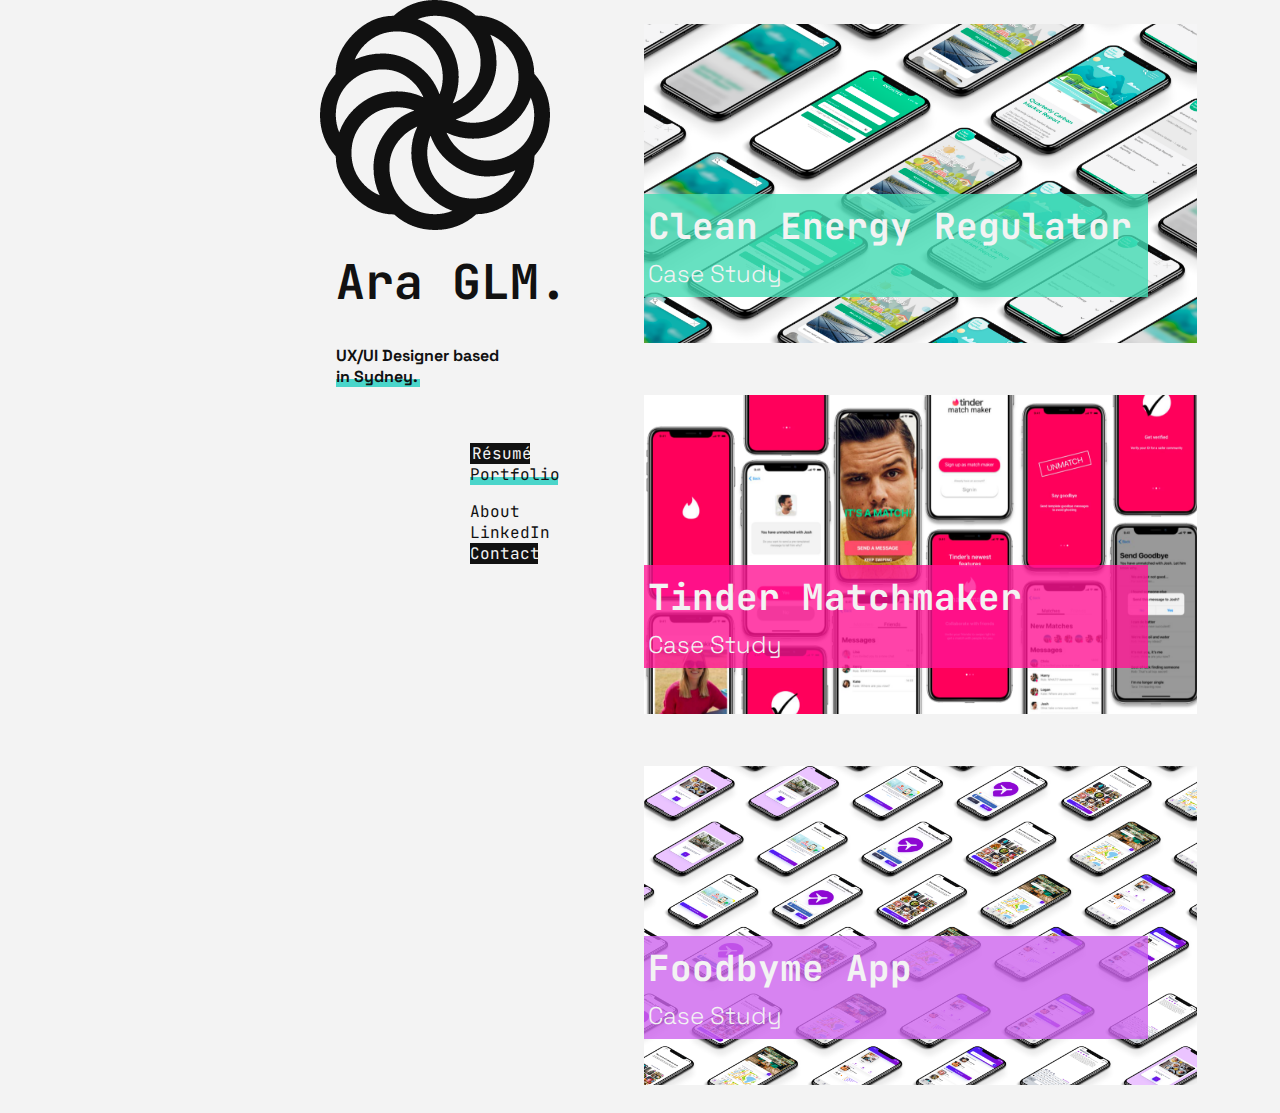
==== commit ca5a8169: "210129 homework update" ====
--- a/index.html
+++ b/index.html
@@ -1,88 +1,82 @@
 <!DOCTYPE html>
 <html lang="en">
 <head>
-    <meta charset="UTF-8">
     <meta name="viewport" content="=device-width, initial-scale=1.0">
     <title>User Experience Design Portfolio of Ara Giulambarian</title>
     <link rel="preconnect" href="https://fonts.gstatic.com"> 
     <link href="https://fonts.googleapis.com/css2?family=JetBrains+Mono&display=swap" rel="stylesheet">
     <link rel="preconnect" href="https://fonts.gstatic.com"> 
-   <link href="https://fonts.googleapis.com/css2?family=Space+Grotesk&display=swap" rel="stylesheet">
-   
-   <link rel="stylesheet" href="CSS/style.css">
+    <link href="https://fonts.googleapis.com/css2?family=Space+Grotesk&display=swap" rel="stylesheet">
+    <link rel="stylesheet" href="CSS/style.css">
 </head>
-
-<body class="home">
-   <div class="wrapper">
-
-   <header class="header">
-      <div class="logoname" width="100%">
-      <div class="img">
-         <a href="index.html"></a>
-         <img src="images/logo.png" alt="logo">
-      </a>
-      </div>
-      <div class="name">
-         <h1>Ara GLM.</h1>
-         <div class="box"></div>
-   </div>
+<body>
+    <div class="wrapper">
+        <header class="header">
+            <div class="logoname">
+            <div class="img">
+               <a href="index.html"></a>
+               <img src="images/logo.png" alt="logo">
+               </a>
+            </div>
+            <div class="name">
+               <h1>Ara GLM.</h1>
+               <div class="box"></div>
+         </div>
          <div class="content">
             <h6>UX/UI Designer based <br />in Sydney.<div class="box2"></div></h6> 
          </div>
-         
-         <nav class="inline-block">
-            <ul>
-               <a href="CV/AG_CV.pdf" target="_blank">
-                  <li class="button1">Résumé</li>
-               </a>
-               <a href="index.html">
-                  <li class="home1">Portfolio</li><div class="box3"></div>
-               </a>
-               <a href="about.html">
-                  <li class="about">About</li>
-               </a>
-               <a href=https://linkedin.com/in/aragiulambarian target="_blank">
-                  <li>LinkedIn</li>
-               </a>
-               <a href="contact.html">
-                  <li class="button2">Contact</li>
-            </a>
-            </ul>
-         </nav>
-   </header>
-
-<div class="casestudies">
-   <div class="case-study1">
-      <a href="cleanenergyreg.html">
-      <img src="images/cs1.png" alt="Clean Energy Regulator Case Study" max-width="25%">
-      <div class="text-block1">
-      <h4>Clean Energy Regulator</h4>
-      <h5>Case Study</h5>
-      </div>
-   </a>
-   </div>
-
-   <div class="case-study2">
-      <a href="tindermatch.html">
-      <img src="images/cs2.png" alt="Tinder Matchmaker Case Study">
-      <div class="text-block2">
-      <h4>Tinder Matchmaker</h4>
-      <h5>Case Study</h5>
-   </div>
-   </a>
-   </div>
-
-   <div class="case-study3">
-      <a href="foodbyme.html">
-      <img src="images/cs3.png" alt="FoodByMe Case Study">
-      <div class="text-block3">
-      <h4>Foodbyme App</h4>
-      <h5>Case Study</h5>
-   </div>
-   </a>
-   </div>
-</div>
-
-   </div>
+    </div>
+    <nav class="inline-block">
+        <ul>
+           <a href="CV/AG_CV.pdf" target="_blank">
+              <li class="button1">Résumé</li>
+           </a>
+           <a href="index.html">
+              <li class="home1">Portfolio</li><div class="box3"></div>
+           </a>
+           <a href="about.html">
+              <li class="about">About</li>
+           </a>
+           <a href=https://linkedin.com/in/aragiulambarian target="_blank">
+              <li>LinkedIn</li>
+           </a>
+           <a href="contact.html">
+              <li class="button2">Contact</li>
+        </a>
+        </ul>
+     </nav>
+     </header>
+     <div class="casestudies">
+        <div class="case-study1">
+           <a href="cleanenergyreg.html">
+           <img src="images/cs1.png" alt="Clean Energy Regulator Case Study" max-width="25%">
+           <div class="text-block1">
+           <h4>Clean Energy Regulator</h4>
+           <h5>Case Study</h5>
+           </div>
+        </a>
+        </div>
+     
+        <div class="case-study2">
+           <a href="tindermatch.html">
+           <img src="images/cs2.png" alt="Tinder Matchmaker Case Study">
+           <div class="text-block2">
+           <h4>Tinder Matchmaker</h4>
+           <h5>Case Study</h5>
+        </div>
+        </a>
+        </div>
+     
+        <div class="case-study3">
+           <a href="foodbyme.html">
+           <img src="images/cs3.png" alt="FoodByMe Case Study">
+           <div class="text-block3">
+           <h4>Foodbyme App</h4>
+           <h5>Case Study</h5>
+        </div>
+        </a>
+        </div>
+     </div>
+    </div> 
 </body>
 </html>--- a/CSS/style.css
+++ b/CSS/style.css
@@ -1,107 +1,3 @@
-/* 
-This is to reset browser. please scroll to line 102 where I show my code
-*/
-
-html, body, div, span, object, iframe,
-h1, h2, h3, h4, h5, h6, p, blockquote, pre,
-abbr, address, cite, code,
-del, dfn, em, img, ins, kbd, q, samp,
-small, strong, sub, sup, var,
-b, i,
-dl, dt, dd, ol, ul, li,
-fieldset, form, label, legend,
-table, caption, tbody, tfoot, thead, tr, th, td,
-article, aside, canvas, details, figcaption, figure, 
-footer, header, hgroup, menu, nav, section, summary,
-time, mark, audio, video {
-    margin:0;
-    padding:0;
-    border:0;
-    outline:0;
-    font-size:100%;
-    vertical-align:baseline;
-    background:transparent;
-}
-
-body {
-    line-height:1;
-}
-
-article,aside,details,figcaption,figure,
-footer,header,hgroup,menu,nav,section { 
-    display:block;
-}
-
-nav ul {
-    list-style:none;
-}
-
-blockquote, q {
-    quotes:none;
-}
-
-blockquote:before, blockquote:after,
-q:before, q:after {
-    content:'';
-    content:none;
-}
-
-a {
-    margin:0;
-    padding:0;
-    font-size:100%;
-    vertical-align:baseline;
-    background:transparent;
-}
-
-/* change colours to suit your needs */
-ins {
-    background-color:#ff9;
-    color:#000;
-    text-decoration:none;
-}
-
-/* change colours to suit your needs */
-mark {
-    background-color:#ff9;
-    color:#000; 
-    font-style:italic;
-    font-weight:bold;
-}
-
-del {
-    text-decoration: line-through;
-}
-
-abbr[title], dfn[title] {
-    border-bottom:1px dotted;
-    cursor:help;
-}
-
-table {
-    border-collapse:collapse;
-    border-spacing:0;
-}
-
-/* change border colour to suit your needs */
-hr {
-    display:block;
-    height:1px;
-    border:0;   
-    border-top:1px solid #cccccc;
-    margin:1em 0;
-    padding:0;
-}
-
-input, select {
-    vertical-align:middle;
-}
-
-
-
-/* This is my text below */
-
-
 * {
     margin: 0;
     padding: 0;
@@ -114,91 +10,87 @@
     background-color: #F3F3F3;
 }
 
+h1 {color: #111111;
+    font-size: 48px;
+    font-family: 'JetBrains Mono', monospace;
+    font-weight: medium;
+    padding: 16px;
+    white-space: nowrap;
+    }
+    h2 {color: #111111;
+        font-family: 'Space Grotesk', sans-serif;
+        font-size: 24px;
+        margin: 0;
+        padding: 16px;
+        white-space: nowrap;
+        }
+        
+        p {color: #111111;
+            font-family: 'Space Grotesk', sans-serif;
+            font-size: 16px;
+            margin: 0;
+            }
+        
+        h4 {color: #f3f3f3;
+            font-size: 36px;
+            font-family: 'JetBrains Mono', monospace;
+            font-weight: regular;
+            padding: 4px;
+            white-space: nowrap;
+            background-blend-mode: multiply;
+            }
+        
+        h5 {color: #f3f3f3;
+            font-family: 'Space Grotesk', sans-serif;
+            font-size: 24px;
+            padding: 4px;
+            font-weight: 50;
+            }
+        
+        h6 {color: #111111;
+            font-family: 'Space Grotesk', sans-serif;
+            font-size: 16px;
+            margin: 0;
+            padding: 16px;
+            }
 .wrapper {
     display: grid;
     grid-template-columns: repeat (12, 1fr);
     grid-template-rows: repeat (4,1fr);
-    grid-template-columns: minmax(0, 1fr) 300px;
     grid-row-gap: 16px;
-    margin: 10% auto;
     width: 50%;
     height: 80%;
-}
-
-h1 {color: #111111;
-font-size: 48px;
-font-family: 'JetBrains Mono', monospace;
-font-weight: medium;
-padding: 16px;
-white-space: nowrap;
-}
-
-h2 {color: #111111;
-font-family: 'Space Grotesk', sans-serif;
-font-size: 24px;
-margin: 0;
-padding: 16px;
-white-space: nowrap;
-}
-
-p {color: #111111;
-    font-family: 'Space Grotesk', sans-serif;
-    font-size: 16px;
-    margin: 0;
-    }
-
-h4 {color: #f3f3f3;
-    font-size: 36px;
-    font-family: 'JetBrains Mono', monospace;
-    font-weight: regular;
-    padding: 4px;
-    white-space: nowrap;
-    background-blend-mode: multiply;
-    }
-
-h5 {color: #f3f3f3;
-    font-family: 'Space Grotesk', sans-serif;
-    font-size: 24px;
-    padding: 4px;
-    font-weight: 50;
-    }
-
-h6 {color: #111111;
-    font-family: 'Space Grotesk', sans-serif;
-    font-size: 16px;
-    margin: 0;
-    padding: 16px;
-    }
-
+    margin-left: 25%;
+}
 .inline-block {
     position: relative;
+    margin: 16px;
+    text-align: left;
+    padding: 8px;
+}
+.header {
     grid-column-start: 1;
     grid-column-end: 4;
-    grid-row-start: 2;
-    grid-row-end: 3;
-    margin: 16px;
-    text-align: left;
-    padding: 8px;
-}
-
+    grid-row-start: 1;
+    grid-row-end: 2;
+}
 .logoname {
-  grid-column-start: 1;
-  grid-column-end: 4;
-  grid-row-start: 1;
-  grid-row-end: 2;  
-  max-width: 100%;
-}
-
+    max-width: 100%;
+}
 .content {
-    grid-column-start: 1;
-    grid-column-end: 4;
-    grid-row-start: 2;
-    grid-row-end: 3;
     white-space: nowrap;
     text-align: left;
     max-width: 100%;
 }
-
+.box {
+    background-color: #4AD5CA;
+    width: 36px;
+    height: 48px;
+    position: relative;
+    top: -72px;
+    right: -208px;
+    z-index: -2;
+}
 .box2 {
     margin: 0px;
     background-color: #4AD5CA;
@@ -237,22 +129,36 @@
     position: relative;
     white-space: nowrap;
 }
-
 .casestudies {
-    grid-column-start: 3;
+    grid-column-start: 5;
     grid-column-end: 12;
-}
-
+    grid-row-start: 1;
+    grid-row-end: 4;
+}
 .case-study1 {
     position: relative;
-    grid-column-start: 3;
-    grid-column-end: 12;
     grid-row-start: 1;
     grid-row-end: 2;
     padding: 24px;
     margin: 0;
-}
-
+    width: 100%;
+}
+.case-study2 {
+    position: relative;
+    grid-row-start: 2;
+    grid-row-end: 3;
+    padding: 24px;
+    margin: 0;
+    width: 100%;
+}
+.case-study3 {
+    position: relative;
+    grid-row-start: 3;
+    grid-row-end: 4;
+    padding: 24px;
+    margin: 0;
+    width: 100%;
+}
 .text-block1 {
     position: absolute;
     bottom: 20%;
@@ -263,29 +169,6 @@
     background-color: rgba(65, 217, 177, 0.8);
     padding-left: 0;
 }
-
-.paragraph1 {
-    position: relative;
-    grid-column-start: 4;
-    grid-column-end: 13;
-    grid-row-start: 1;
-    grid-row-end: 2;
-    padding: 16px;
-    margin: 0;
-    font-size: 16px;
-    text-align: left;
-}
-
-.case-study2 {
-    position: relative;
-    grid-column-start: 3;
-    grid-column-end: 12;
-    grid-row-start: 2;
-    grid-row-end: 3;
-    padding: 24px;
-    margin: 0;
-}
-
 .text-block2 {
     position: absolute;
     bottom: 20%;
@@ -296,29 +179,6 @@
     background-color:rgba(255, 20, 147, 0.8);
     padding-left: 0;
 }
-
-.paragraph2 {
-    position: relative;
-    grid-column-start: 4;
-    grid-column-end: 13;
-    grid-row-start: 1;
-    grid-row-end: 2;
-    padding: 16px;
-    margin: 0;
-    font-size: 16px;
-    text-align: left;
-}
-
-.case-study3 {
-    grid-column-start: 3;
-    grid-column-end: 12;
-    grid-row-start: 3;
-    grid-row-end: 4;
-    position: relative;
-    padding: 24px;
-    margin: 0;
-}
-
 .text-block3 {
     position: absolute;
     bottom: 20%;
@@ -329,57 +189,6 @@
     background-color:rgba(205, 100, 237, 0.8);
     padding-left: 0;
 }
-
-.paragraph3 {
-    position: relative;
-    grid-column-start: 4;
-    grid-column-end: 13;
-    grid-row-start: 3;
-    grid-row-end: 4;
-    padding: 16px;
-    margin: 0;
-    font-size: 16px;
-    text-align: left;
-}
-
-.paragraph4 {
-    position: relative;
-    grid-column-start: 4;
-    grid-column-end: 13;
-    grid-row-start: 3;
-    grid-row-end: 4;
-    padding: 16px;
-    margin: 0;
-    font-size: 16px;
-    text-align: left;
-}
-
-.heroIMG {
-    width: 100%;
-}
-
-.intro {
-    display: block;
-    margin-left: 0;
-    margin-right: auto;
-    text-align: 0;
-    position: relative;
-}
-.name {
-    display: flex;
-align-items: center;
-}
-
-.box {
-    background-color: #4AD5CA;
-    width: 36px;
-    height: 48px;
-    position: relative;
-    margin-right: 0;
-    left: -60px;
-    z-index: -2;
-}
-
 .nav {
     width: 73%;
     padding: 1%;
@@ -406,21 +215,6 @@
 margin-left: 0;
 text-align: left;
 }
-
-/*ul li a:hover {
-
-} */
-
-
-.about-me {
-    position: relative;
-    text-align: left;
-    grid-column-start: 3;
-    grid-column-end: 13;
-    grid-row-start: 1;
-    grid-row-end: 4;
-}
-
 .button1 {
 background-color: #111111;
 display: inline-block;
@@ -448,66 +242,101 @@
     white-space: nowrap;
     margin-left: 0;
     width: 68px;
-    }
-
-ul li .button2 {
-    background-color: #111111;
-    display: inline-block;
-    color: white;
-    border: none;
-    padding: 0;
-    text-align: left;
-    font-size: 16px; 
-    cursor: pointer;
-    white-space: nowrap;
-    margin-left: 0;
-    }
-
-    a:link {
-        color:#111111;
-        background-color: transparent;
-        text-decoration: none;
-      }
-      a:visited {
-        color:#111111;
-        background-color: transparent;
-        text-decoration: none;
-      }
-      a:hover {
-        color: #111111;
-        text-decoration: none;
-        background-color: transparent;
-      }
-
-      a:active {
-        color: #111111;
-        background-color: transparent;
-        text-decoration: none;
-      }
-      .burgermenu {
-          display: none;
-      }
-
-      @media only screen and (max-width: 600px) {
-        .wrapper {
-            display: grid;
-            grid-template-columns: repeat (6, 1fr);
-            grid-template-rows: repeat (5, 1fr);
-            grid-template-columns: minmax(0, 1fr) 300px;
-            width: 80%;
-            }
-        
+}
+a:link {
+    color:#111111;
+    background-color: transparent;
+    text-decoration: none;
+  }
+  a:visited {
+    color:#111111;
+    background-color: transparent;
+    text-decoration: none;
+  }
+  a:hover {
+    color: #111111;
+    text-decoration: none;
+    background-color: transparent;
+  }
+
+  a:active {
+    color: #111111;
+    background-color: transparent;
+    text-decoration: none;
+  }
+  .paragraph1 {
+    position: relative;
+    grid-column-start: 4;
+    grid-column-end: 13;
+    grid-row-start: 1;
+    grid-row-end: 2;
+    padding: 16px;
+    margin: 0;
+    font-size: 16px;
+    text-align: left;
+}
+.paragraph2 {
+    position: relative;
+    grid-column-start: 4;
+    grid-column-end: 13;
+    grid-row-start: 1;
+    grid-row-end: 2;
+    padding: 16px;
+    margin: 0;
+    font-size: 16px;
+    text-align: left;
+}
+.paragraph3 {
+    position: relative;
+    grid-column-start: 4;
+    grid-column-end: 13;
+    grid-row-start: 3;
+    grid-row-end: 4;
+    padding: 16px;
+    margin: 0;
+    font-size: 16px;
+    text-align: left;
+}
+
+.paragraph4 {
+    position: relative;
+    grid-column-start: 4;
+    grid-column-end: 13;
+    grid-row-start: 3;
+    grid-row-end: 4;
+    padding: 16px;
+    margin: 0;
+    font-size: 16px;
+    text-align: left;
+}
+.heroIMG {
+    width: 100%;
+    grid-column-start: 5;
+}
+.name {
+    display: flex;
+align-items: center;
+}
+.about-me {
+    position: relative;
+    text-align: left;
+    grid-column-start: 4;
+    grid-column-end: 13;
+    grid-row-start: 1;
+    grid-row-end: 4;
+}
+
+
+
+  @media only screen and (max-width: 600px) {
+    .wrapper {
+        display: grid;
+        grid-template-columns: repeat (6, 1fr);
+        grid-template-rows: repeat (4, 1fr);
+        width: 80%;
+        height: 90%;
+        }
         p {
-        color: #111111;
-        font-family: 'Space Grotesk', sans-serif;
-        font-size: 24px;
-        padding-top: 16px;
-        padding-right: 16px;
-        padding-bottom: 16px;
-        padding-left: 0;
-        margin: 0;
-            }
-        h6 {
             color: #111111;
             font-family: 'Space Grotesk', sans-serif;
             font-size: 24px;
@@ -517,192 +346,203 @@
             padding-left: 0;
             margin: 0;
                 }
-
-        .box2 {
-        width: 128px;
-        height: 8px;
-        bottom: 16;
-        }
-        .content {
-            grid-column-start: 1;
-            grid-column-end: 4;
+            h6 {
+                color: #111111;
+                font-family: 'Space Grotesk', sans-serif;
+                font-size: 24px;
+                padding-top: 16px;
+                padding-right: 16px;
+                padding-bottom: 16px;
+                padding-left: 0;
+                margin: 0;
+                    }
+    
+            .box2 {
+            width: 128px;
+            height: 8px;
+            bottom: 16;
+            }
+            .content {
+                grid-column-start: 1;
+                grid-column-end: 4;
+                white-space: nowrap;
+                text-align: left;
+                font-size: 24px;
+            }
+    
+           .inline-block {
+            display: inline-block;
+            font-size: 24px;
+            text-align: left;
+            margin-top: 16px;
+            padding-left: 0;
+            grid-column-start: 2;
+            grid-column: span 1;
+            grid-row-start: 2;
+            grid-row: span 1;
+            left: -64px;
+            text-transform: uppercase;
+           } 
+    
+           .button1 {
+            font-size: 24px;
+            background-color: #111111;
+            display: inline-block;
+            color: #f3f3f3;
+            border: none;
+            text-align: left;
+            cursor: pointer;
+            white-space: nowrap;
+            width: 88px;
+            margin-top: 8px;
+            margin-bottom: 8px;
+            padding-left: 2px;
+            padding-right: 2px;
+            text-align: center;
+           }
+           .button2 {
+            font-size: 24px;
+            text-align: left;
+            margin: 0;
+            background-color: #111111;
+            display: inline-block;
+            color: #f3f3f3;
+            border: none;
+            padding: 0;
+            text-align: left;
+            cursor: pointer;
+            white-space: nowrap;
+            margin-left: 0;
+            width: 104px;
+           }
+           .logoname {
+            grid-column-start: 1;
+            grid-column-end: 6;
+            grid-row-start: 1;
+            grid-row-end: 2;
+            min-width: 50%;
+            margin: 50%;
+            max-width: 50%;
+        }
+        .casestudies {
+            grid-column-start: 1;
+            grid-column: span 6;
+            grid-row-start: 2;
+        }
+        .case-study1 {
+            position: relative;
+            display: inline-block;
+            grid-row-start: 2;
+            grid-row: span 1;
+            margin: 0;
+            font-size: 100%;
+            padding: 0;
+            padding-bottom: 16px;
+            min-width: 0;
+            max-width: 100%;
+        }
+        
+        .text-block1 {
+            position:absolute;
+            display: inline-block;
+            bottom: 20%;
+            width: 504px;
+            padding-top: 4px;
+            padding-bottom: 4px;
+            background-color: rgba(65, 217, 177, 0.8);
+            padding-left: 0;
+            min-width: 0;
+        }
+        .case-study2 {
+            position: relative;
+            display: inline-block;
+            grid-column-start: 1;
+            grid-column-end: 6;
+            grid-row-start: 3;
+            grid-row: span 1;
+            margin: 0;
+            padding: 0;
+            padding-bottom: 16px;
+            min-width: 0;
+            max-width: 100%;
+        }
+        .text-block2 {
+            position: absolute;
+            display: inline-block;
+            bottom: 20%;
+            width: 504px;
+            padding-top: 4px;
+            padding-bottom: 4px;
+            background-color:rgba(255, 20, 147, 0.8);
+            padding-left: 0;
+        }
+        .case-study3 {
+            position: relative;
+            display: inline-block;
+            grid-column-start: 1;
+            grid-column-end: 6;
+            grid-row-start: 5;
+            grid-row: span 1;
+            font-size: 100%;
+            margin: 0;
+            padding: 0;
+            padding-bottom: 16px;
+            min-width: 0;
+            max-width: 100%;
+        }
+        .text-block3 {
+            position: absolute;
+            display: inline-block;
+            bottom: 20%;
+            left: 24px;
+            width: 504px;
+            padding-top: 4px;
+            padding-bottom: 4px;
+            background-color:rgba(205, 100, 237, 0.8);
+            padding-left: 0;
+            min-width: 0;
+        }
+        .about-me {
+            grid-column-start: 1;
+            grid-column-end: 7;  
+            grid-row-start: 2;
+            min-width: 50%;
+            font-size: 24px;
+        }
+        .heroIMG {
+            padding-bottom: 10%;
+            grid-column-start: 2;
+            grid-column-end: 6;
             grid-row-start: 2;
             grid-row-end: 3;
-            white-space: nowrap;
-            text-align: left;
-            font-size: 24px;
-        }
-
-       .inline-block {
-        display: inline-block;
-        font-size: 24px;
-        text-align: left;
-        margin-top: 16px;
-        padding-left: 0;
-        grid-column-start: 1;
-        grid-column-end: 2;
-        grid-row-start: 1;
-        grid-row-end: 2;
-        left: -64px;
-        text-transform: uppercase;
-       } 
-
-       .button1 {
-        font-size: 24px;
-        background-color: #111111;
-        display: inline-block;
-        color: #f3f3f3;
-        border: none;
-        text-align: left;
-        cursor: pointer;
-        white-space: nowrap;
-        width: 88px;
-        margin-top: 8px;
-        margin-bottom: 8px;
-        padding-left: 2px;
-        padding-right: 2px;
-        text-align: center;
-       }
-       .button2 {
-        font-size: 24px;
-        text-align: left;
-        margin: 0;
-        background-color: #111111;
-        display: inline-block;
-        color: #f3f3f3;
-        border: none;
-        padding: 0;
-        text-align: left;
-        cursor: pointer;
-        white-space: nowrap;
-        margin-left: 0;
-        width: 104px;
-       }
-
-       .logoname {
-        grid-column-start: 1;
-        grid-column-end: 7;
-        grid-row-start: 1;
-        grid-row-end: 2;
-        min-width: 50%;
-    }
-
-    .about-me {
-        grid-column-start: 1;
-        grid-column-end: 7;  
-        grid-row-start: 2;
-        min-width: 50%;
-        font-size: 24px;
-    }
-    .heroIMG {
-        padding-bottom: 10%;
-        grid-column-start: 2;
-        grid-column-end: 6;
-        grid-row-start: 2;
-        grid-row-end: 3;
-        min-width: 50%;
-        }
-    .paragraph1 {
-        grid-column-start: 1;
-        grid-column-end: 7;
-        grid-row-start: 3;
-        grid-row-end: 4;
-        font-size: 24px;
-    }
-    .paragraph2 {
-        grid-column-start: 1;
-        grid-column-end: 7;
-        grid-row-start: 3;
-        grid-row-end: 4;
-        font-size: 24px;
-    }
-    .paragraph3 {
-        grid-column-start: 1;
-        grid-column-end: 7;
-        grid-row-start: 3;
-        grid-row-end: 4;
-        font-size: 24px;
-    }
-    .paragraph4 {
-        grid-column-start: 1;
-        grid-column-end: 7;
-        grid-row-start: 3;
-        grid-row-end: 4;
-        font-size: 24px;
-    }
-
-    /* .casestudies {
-        grid-column-start: 3;
-        grid-column-end: 7
-    } */
-
-    .case-study1 {
-        position: relative;
-        display: inline-block;
-        grid-column-start: 1;
-        grid-column-end: 6;
-        grid-row-start: 2;
-        grid-row-end: 3;
-        margin: 0;
-        font-size: 100%;
-        padding: 0;
-        min-width: 0;
-    }
-    
-    .text-block1 {
-        position:absolute;
-        display: inline-block;
-        bottom: 20%;
-        width: 504px;
-        padding-top: 4px;
-        padding-bottom: 4px;
-        background-color: rgba(65, 217, 177, 0.8);
-        padding-left: 0;
-        min-width: 0;
-    }
-    .case-study2 {
-        position: relative;
-        display: inline-block;
-        grid-column-start: 1;
-        grid-column-end: 6;
-        grid-row-start: 3;
-        grid-row-end: 4;
-        margin: 0;
-        padding: 0;
-        min-width: 0;
-    }
-    .text-block2 {
-        position: absolute;
-        display: inline-block;
-        bottom: 20%;
-        width: 504px;
-        padding-top: 4px;
-        padding-bottom: 4px;
-        background-color:rgba(255, 20, 147, 0.8);
-        padding-left: 0;
-    }
-    .case-study3 {
-        position: relative;
-        display: inline-block;
-        grid-column-start: 1;
-        grid-column-end: 6;
-        grid-row-start: 4;
-        grid-row-end: 5;
-        font-size: 100%;
-        margin: 0;
-        padding: 0;
-        min-width: 0;
-    }
-    .text-block3 {
-        position: absolute;
-        display: inline-block;
-        bottom: 20%;
-        left: 24px;
-        width: 504px;
-        padding-top: 4px;
-        padding-bottom: 4px;
-        background-color:rgba(205, 100, 237, 0.8);
-        padding-left: 0;
-        min-width: 0;
-    }
+            min-width: 50%;
+            }
+        .paragraph1 {
+            grid-column-start: 1;
+            grid-column-end: 7;
+            grid-row-start: 3;
+            grid-row-end: 4;
+            font-size: 24px;
+        }
+        .paragraph2 {
+            grid-column-start: 1;
+            grid-column-end: 7;
+            grid-row-start: 3;
+            grid-row-end: 4;
+            font-size: 24px;
+        }
+        .paragraph3 {
+            grid-column-start: 1;
+            grid-column-end: 7;
+            grid-row-start: 3;
+            grid-row-end: 4;
+            font-size: 24px;
+        }
+        .paragraph4 {
+            grid-column-start: 1;
+            grid-column-end: 7;
+            grid-row-start: 3;
+            grid-row-end: 4;
+            font-size: 24px;
+        } 
     }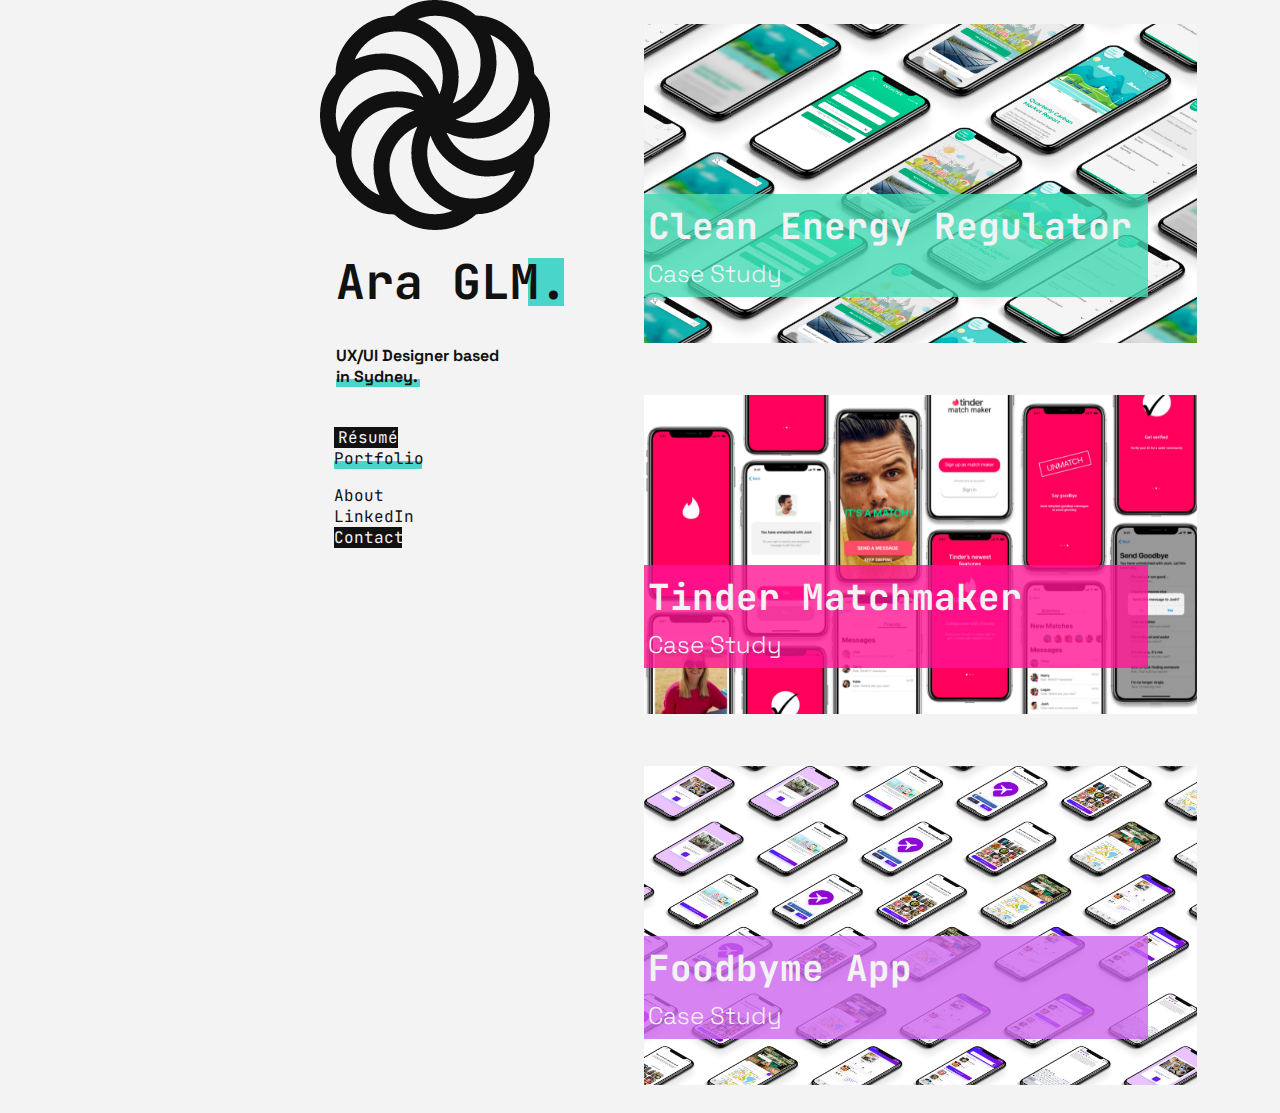
==== commit 3e8be5b8: "210129 responsive design update" ====
--- a/index.html
+++ b/index.html
@@ -27,29 +27,29 @@
          </div>
     </div>
     <nav class="inline-block">
-        <ul>
-           <a href="CV/AG_CV.pdf" target="_blank">
-              <li class="button1">Résumé</li>
-           </a>
-           <a href="index.html">
-              <li class="home1">Portfolio</li><div class="box3"></div>
-           </a>
-           <a href="about.html">
-              <li class="about">About</li>
-           </a>
-           <a href=https://linkedin.com/in/aragiulambarian target="_blank">
-              <li>LinkedIn</li>
-           </a>
-           <a href="contact.html">
-              <li class="button2">Contact</li>
-        </a>
-        </ul>
-     </nav>
+      <ul>
+         <a href="CV/AG_CV.pdf" target="_blank">
+            <li class="button1">Résumé</li>
+         </a>
+         <a href="index.html">
+            <li class="home1">Portfolio<div class="box3"></div></li>
+         </a>
+         <a href="about.html">
+            <li class="about">About</li>
+         </a>
+         <a href=https://linkedin.com/in/aragiulambarian target="_blank">
+            <li class="linkedin">LinkedIn</li>
+         </a>
+         <a href="contact.html">
+            <li class="button2">Contact</li>
+         </a>
+      </ul>
+   </nav>
      </header>
      <div class="casestudies">
         <div class="case-study1">
            <a href="cleanenergyreg.html">
-           <img src="images/cs1.png" alt="Clean Energy Regulator Case Study" max-width="25%">
+           <img src="images/cs1.png" alt="Clean Energy Regulator Case Study" max-width="100%">
            <div class="text-block1">
            <h4>Clean Energy Regulator</h4>
            <h5>Case Study</h5>
@@ -59,7 +59,7 @@
      
         <div class="case-study2">
            <a href="tindermatch.html">
-           <img src="images/cs2.png" alt="Tinder Matchmaker Case Study">
+           <img src="images/cs2.png" alt="Tinder Matchmaker Case Study" max-width="100%">
            <div class="text-block2">
            <h4>Tinder Matchmaker</h4>
            <h5>Case Study</h5>
@@ -69,7 +69,7 @@
      
         <div class="case-study3">
            <a href="foodbyme.html">
-           <img src="images/cs3.png" alt="FoodByMe Case Study">
+           <img src="images/cs3.png" alt="FoodByMe Case Study" max-width="100%">
            <div class="text-block3">
            <h4>Foodbyme App</h4>
            <h5>Case Study</h5>
--- a/CSS/style.css
+++ b/CSS/style.css
@@ -3,6 +3,17 @@
     padding: 0;
     text-decoration: none;
 }
+@media only screen and (min-width: 601px) {
+    .wrapper {
+        display: grid;
+        grid-template-columns: repeat (12, 1fr );
+        grid-template-rows: repeat (1fr 1fr 1fr 1fr);
+        grid-row-gap: 16px;
+        width: 50%;
+        height: 80%;
+        margin-left: 25%;
+        text-decoration: none;
+    }
 
 body {
     width: 100%;
@@ -17,56 +28,48 @@
     padding: 16px;
     white-space: nowrap;
     }
-    h2 {color: #111111;
+h2 {color: #111111;
+    font-family: 'Space Grotesk', sans-serif;
+    font-size: 24px;
+    margin: 0;
+    padding: 16px;
+    white-space: nowrap;
+    }
+    
+    p {color: #111111;
+        font-family: 'Space Grotesk', sans-serif;
+        font-size: 16px;
+        margin: 0;
+        }
+    
+    h4 {color: #f3f3f3;
+        font-size: 36px;
+        font-family: 'JetBrains Mono', monospace;
+        font-weight: regular;
+        padding: 4px;
+        white-space: nowrap;
+        background-blend-mode: multiply;
+        }
+    
+    h5 {color: #f3f3f3;
         font-family: 'Space Grotesk', sans-serif;
         font-size: 24px;
+        padding: 4px;
+        font-weight: 50;
+        }
+    
+    h6 {color: #111111;
+        font-family: 'Space Grotesk', sans-serif;
+        font-size: 16px;
         margin: 0;
         padding: 16px;
-        white-space: nowrap;
-        }
-        
-        p {color: #111111;
-            font-family: 'Space Grotesk', sans-serif;
-            font-size: 16px;
-            margin: 0;
-            }
-        
-        h4 {color: #f3f3f3;
-            font-size: 36px;
-            font-family: 'JetBrains Mono', monospace;
-            font-weight: regular;
-            padding: 4px;
-            white-space: nowrap;
-            background-blend-mode: multiply;
-            }
-        
-        h5 {color: #f3f3f3;
-            font-family: 'Space Grotesk', sans-serif;
-            font-size: 24px;
-            padding: 4px;
-            font-weight: 50;
-            }
-        
-        h6 {color: #111111;
-            font-family: 'Space Grotesk', sans-serif;
-            font-size: 16px;
-            margin: 0;
-            padding: 16px;
-            }
-.wrapper {
-    display: grid;
-    grid-template-columns: repeat (12, 1fr);
-    grid-template-rows: repeat (4,1fr);
-    grid-row-gap: 16px;
-    width: 50%;
-    height: 80%;
-    margin-left: 25%;
-}
+        }
+
 .inline-block {
     position: relative;
-    margin: 16px;
     text-align: left;
     padding: 8px;
+    left: -136px;
 }
 .header {
     grid-column-start: 1;
@@ -87,8 +90,7 @@
     width: 36px;
     height: 48px;
     position: relative;
-    top: -72px;
-    right: -208px;
+    left: -56px;
     z-index: -2;
 }
 .box2 {
@@ -188,11 +190,6 @@
     padding-bottom: 4px;
     background-color:rgba(205, 100, 237, 0.8);
     padding-left: 0;
-}
-.nav {
-    width: 73%;
-    padding: 1%;
-    margin-left: 0;
 }
 
 ul{
@@ -225,9 +222,9 @@
 white-space: nowrap;
 margin-top: 8px;
 width: 56px;
-padding-left: 2px;
-padding-right: 2px;
-text-align: center;
+padding-left: 4px;
+padding-right: 4px;
+text-align: left;
 }
 
 .button2 {
@@ -325,17 +322,54 @@
     grid-row-start: 1;
     grid-row-end: 4;
 }
-
+}
 
 
   @media only screen and (max-width: 600px) {
     .wrapper {
+        margin-left: 10%;
         display: grid;
-        grid-template-columns: repeat (6, 1fr);
         grid-template-rows: repeat (4, 1fr);
+        grid-template-columns: repeat (5, 1fr);
         width: 80%;
         height: 90%;
         }
+
+        body {
+            width: 100%;
+            height: 100%;
+            background-color: #F3F3F3;
+        }
+        h1 {color: #111111;
+            font-size: 48px;
+            font-family: 'JetBrains Mono', monospace;
+            font-weight: medium;
+            padding: 16px;
+            white-space: nowrap;
+            }
+        h2 {color: #111111;
+            font-family: 'Space Grotesk', sans-serif;
+            font-size: 24px;
+            margin: 0;
+            padding: 16px;
+            white-space: nowrap;
+            }
+            
+            h4 {color: #f3f3f3;
+                font-size: 36px;
+                font-family: 'JetBrains Mono', monospace;
+                font-weight: regular;
+                padding: 4px;
+                white-space: nowrap;
+                background-blend-mode: multiply;
+                }
+            
+            h5 {color: #f3f3f3;
+                font-family: 'Space Grotesk', sans-serif;
+                font-size: 24px;
+                padding: 4px;
+                font-weight: 50;
+                }
         p {
             color: #111111;
             font-family: 'Space Grotesk', sans-serif;
@@ -356,11 +390,45 @@
                 padding-left: 0;
                 margin: 0;
                     }
-    
+                .box {
+                    background-color: #4AD5CA;
+                    width: 36px;
+                    height: 48px;
+                    position: relative;
+                    left: 208px;
+                    bottom: 72px;
+                    z-index: -2;
+                }
             .box2 {
             width: 128px;
             height: 8px;
             bottom: 16;
+            }
+            .box3 {
+                position: relative;
+                margin-top: 8px;
+                background-color: #4AD5CA;
+                width: 128px;
+                height: 8px;
+                bottom: 20px;
+                padding-right: 4px;
+                z-index: -2;
+                align-items: center;
+                position: relative;
+                white-space: nowrap;
+            }
+            .box4 {
+                position: relative;
+                margin-top: 8px;
+                background-color: #4AD5CA;
+                width: 72px;
+                height: 8px;
+                bottom: 20px;
+                padding-right: 4px;
+                z-index: -2;
+                align-items: center;
+                position: relative;
+                white-space: nowrap;
             }
             .content {
                 grid-column-start: 1;
@@ -369,19 +437,20 @@
                 text-align: left;
                 font-size: 24px;
             }
-    
            .inline-block {
-            display: inline-block;
+            color: #111111;
+            font-family: 'Space Grotesk', sans-serif;
+            padding-top: 16px;
+            padding-right: 16px;
+            padding-bottom: 16px;
+            display: fixed;
             font-size: 24px;
             text-align: left;
-            margin-top: 16px;
             padding-left: 0;
             grid-column-start: 2;
             grid-column: span 1;
             grid-row-start: 2;
             grid-row: span 1;
-            left: -64px;
-            text-transform: uppercase;
            } 
     
            .button1 {
@@ -421,60 +490,63 @@
             grid-row-start: 1;
             grid-row-end: 2;
             min-width: 50%;
-            margin: 50%;
             max-width: 50%;
         }
         .casestudies {
             grid-column-start: 1;
             grid-column: span 6;
-            grid-row-start: 2;
+            grid-row-start: 3;
+            grid-row: span 3;
         }
         .case-study1 {
             position: relative;
             display: inline-block;
-            grid-row-start: 2;
-            grid-row: span 1;
+            grid-row-start: 3;
             margin: 0;
             font-size: 100%;
             padding: 0;
             padding-bottom: 16px;
             min-width: 0;
-            max-width: 100%;
-        }
-        
+            width: 100%;
+            overflow: hidden;
+        }
         .text-block1 {
             position:absolute;
             display: inline-block;
             bottom: 20%;
+            left: 24px;
             width: 504px;
             padding-top: 4px;
             padding-bottom: 4px;
             background-color: rgba(65, 217, 177, 0.8);
             padding-left: 0;
             min-width: 0;
+            overflow: hidden;
         }
         .case-study2 {
             position: relative;
             display: inline-block;
             grid-column-start: 1;
             grid-column-end: 6;
-            grid-row-start: 3;
-            grid-row: span 1;
+            grid-row-start: 4;
             margin: 0;
             padding: 0;
             padding-bottom: 16px;
             min-width: 0;
-            max-width: 100%;
+            width: 100%;
+            overflow: hidden;
         }
         .text-block2 {
             position: absolute;
             display: inline-block;
             bottom: 20%;
+            left: 24px;
             width: 504px;
             padding-top: 4px;
             padding-bottom: 4px;
             background-color:rgba(255, 20, 147, 0.8);
             padding-left: 0;
+            overflow: hidden;
         }
         .case-study3 {
             position: relative;
@@ -482,13 +554,13 @@
             grid-column-start: 1;
             grid-column-end: 6;
             grid-row-start: 5;
-            grid-row: span 1;
             font-size: 100%;
             margin: 0;
             padding: 0;
             padding-bottom: 16px;
             min-width: 0;
-            max-width: 100%;
+            width: 100%;
+            overflow: hidden;
         }
         .text-block3 {
             position: absolute;
@@ -501,6 +573,7 @@
             background-color:rgba(205, 100, 237, 0.8);
             padding-left: 0;
             min-width: 0;
+            overflow: hidden;
         }
         .about-me {
             grid-column-start: 1;
@@ -545,4 +618,45 @@
             grid-row-end: 4;
             font-size: 24px;
         } 
+        a:link {
+            color:#111111;
+            background-color: transparent;
+            text-decoration: none;
+          }
+          a:visited {
+            color:#111111;
+            background-color: transparent;
+            text-decoration: none;
+          }
+          a:hover {
+            color: #111111;
+            text-decoration: none;
+            background-color: transparent;
+          }
+        
+          a:active {
+            color: #111111;
+            background-color: transparent;
+            text-decoration: none;
+          }
+          ul{
+            width: 50%;
+            margin-left: auto;
+        }
+        
+        ul li {
+            list-style: none;
+            width: 50%;
+            font-family: 'JetBrains Mono', monospace;
+        }
+        ul li a {
+        display: block;
+        text-decoration: none;
+        font-size: 24px;
+        color: #111111;
+        padding: 0 32px;
+        cursor: pointer;
+        margin-left: 0;
+        text-align: left;
+        }
     }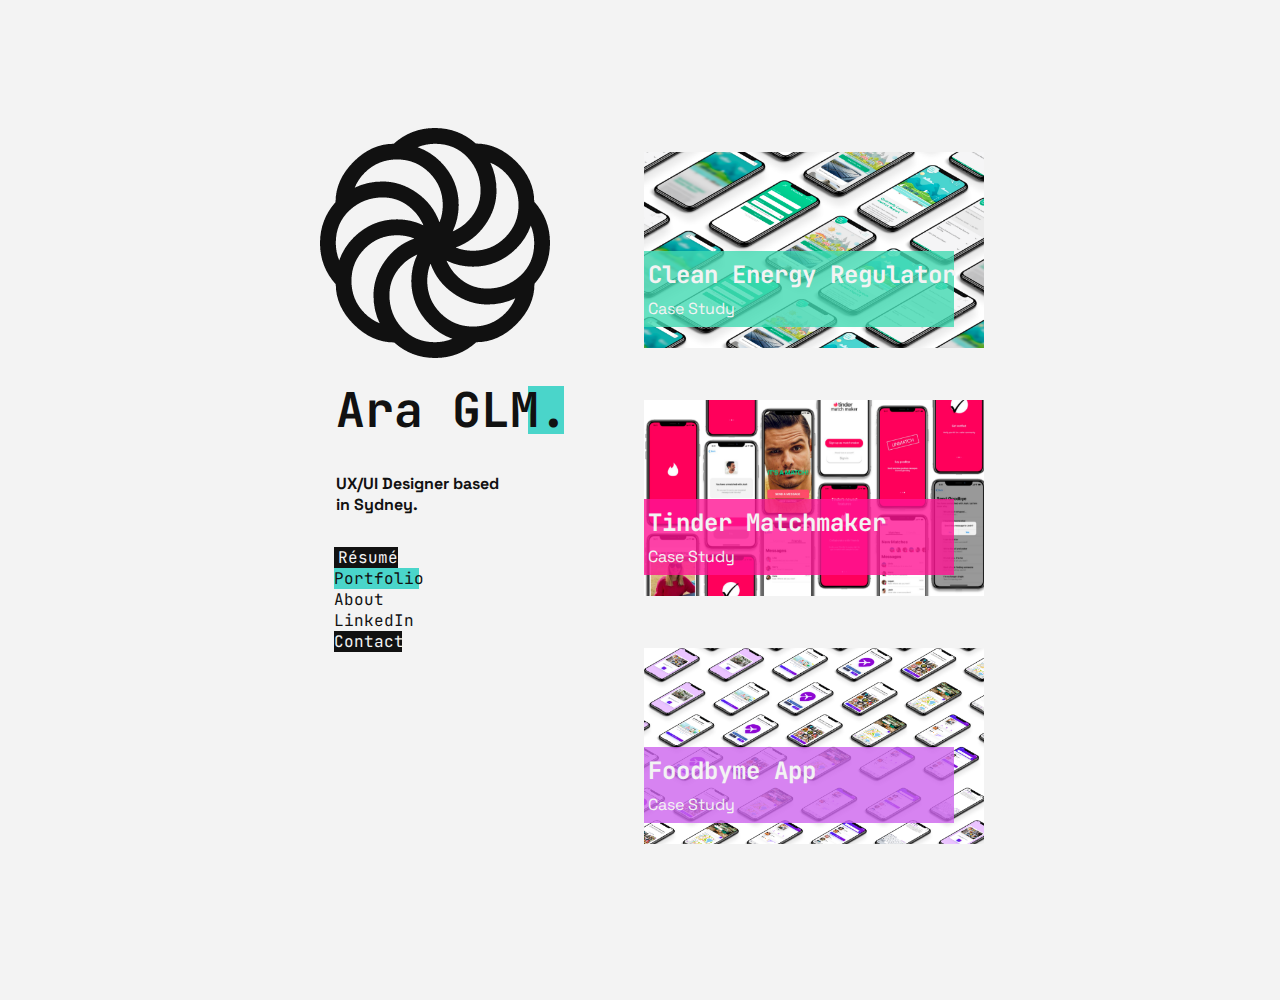
==== commit ff352a29: "210131 responsive update" ====
--- a/index.html
+++ b/index.html
@@ -1,7 +1,8 @@
 <!DOCTYPE html>
 <html lang="en">
 <head>
-    <meta name="viewport" content="=device-width, initial-scale=1.0">
+   <meta charset="UTF-8">
+    <meta name="viewport" content="width=device-width, initial-scale=1.0">
     <title>User Experience Design Portfolio of Ara Giulambarian</title>
     <link rel="preconnect" href="https://fonts.gstatic.com"> 
     <link href="https://fonts.googleapis.com/css2?family=JetBrains+Mono&display=swap" rel="stylesheet">
@@ -23,7 +24,7 @@
                <div class="box"></div>
          </div>
          <div class="content">
-            <h6>UX/UI Designer based <br />in Sydney.<div class="box2"></div></h6> 
+            <h6>UX/UI Designer based <br />in Sydney.</h6> 
          </div>
     </div>
     <nav class="inline-block">
@@ -32,10 +33,10 @@
             <li class="button1">Résumé</li>
          </a>
          <a href="index.html">
-            <li class="home1">Portfolio<div class="box3"></div></li>
+            <li class="home1">Portfolio</li>
          </a>
          <a href="about.html">
-            <li class="about">About</li>
+            <li>About</li>
          </a>
          <a href=https://linkedin.com/in/aragiulambarian target="_blank">
             <li class="linkedin">LinkedIn</li>
@@ -49,8 +50,8 @@
      <div class="casestudies">
         <div class="case-study1">
            <a href="cleanenergyreg.html">
-           <img src="images/cs1.png" alt="Clean Energy Regulator Case Study" max-width="100%">
-           <div class="text-block1">
+           <img src="images/cs1.png" style="max-width:100%;" alt="Clean Energy Regulator Case Study">
+           <div class="text-block1" style="max-width:100%;">
            <h4>Clean Energy Regulator</h4>
            <h5>Case Study</h5>
            </div>
@@ -59,8 +60,8 @@
      
         <div class="case-study2">
            <a href="tindermatch.html">
-           <img src="images/cs2.png" alt="Tinder Matchmaker Case Study" max-width="100%">
-           <div class="text-block2">
+           <img src="images/cs2.png" style="max-width:100%;" alt="Tinder Matchmaker Case Study">
+           <div class="text-block2" style="max-width:100%;">
            <h4>Tinder Matchmaker</h4>
            <h5>Case Study</h5>
         </div>
@@ -69,8 +70,8 @@
      
         <div class="case-study3">
            <a href="foodbyme.html">
-           <img src="images/cs3.png" alt="FoodByMe Case Study" max-width="100%">
-           <div class="text-block3">
+           <img src="images/cs3.png" style="max-width:100%;" alt="FoodByMe Case Study">
+           <div class="text-block3" style="max-width:100%;">
            <h4>Foodbyme App</h4>
            <h5>Case Study</h5>
         </div>
--- a/CSS/style.css
+++ b/CSS/style.css
@@ -18,6 +18,8 @@
 body {
     width: 100%;
     height: 100%;
+    margin-top: 10%;
+    margin-bottom: 10%;
     background-color: #F3F3F3;
 }
 
@@ -28,13 +30,6 @@
     padding: 16px;
     white-space: nowrap;
     }
-h2 {color: #111111;
-    font-family: 'Space Grotesk', sans-serif;
-    font-size: 24px;
-    margin: 0;
-    padding: 16px;
-    white-space: nowrap;
-    }
     
     p {color: #111111;
         font-family: 'Space Grotesk', sans-serif;
@@ -43,9 +38,9 @@
         }
     
     h4 {color: #f3f3f3;
-        font-size: 36px;
+        font-size: 24px;
         font-family: 'JetBrains Mono', monospace;
-        font-weight: regular;
+        font-weight:bold;
         padding: 4px;
         white-space: nowrap;
         background-blend-mode: multiply;
@@ -53,9 +48,9 @@
     
     h5 {color: #f3f3f3;
         font-family: 'Space Grotesk', sans-serif;
-        font-size: 24px;
+        font-size: 16px;
         padding: 4px;
-        font-weight: 50;
+        font-weight:normal;
         }
     
     h6 {color: #111111;
@@ -93,44 +88,7 @@
     left: -56px;
     z-index: -2;
 }
-.box2 {
-    margin: 0px;
-    background-color: #4AD5CA;
-    width: 80px;
-    height: 8px;
-    bottom: 8px;
-    padding-right: 4px;
-    z-index: -2;
-    align-items: center;
-    position: relative;
-    white-space: nowrap;
-}
-.box3 {
-    position: relative;
-    margin-top: 8px;
-    background-color: #4AD5CA;
-    width: 84px;
-    height: 8px;
-    bottom: 16px;
-    padding-right: 4px;
-    z-index: -2;
-    align-items: center;
-    position: relative;
-    white-space: nowrap;
-}
-.box4 {
-    position: relative;
-    margin-top: 8px;
-    background-color: #4AD5CA;
-    width: 48px;
-    height: 8px;
-    bottom: 16px;
-    padding-right: 4px;
-    z-index: -2;
-    align-items: center;
-    position: relative;
-    white-space: nowrap;
-}
+
 .casestudies {
     grid-column-start: 5;
     grid-column-end: 12;
@@ -165,7 +123,7 @@
     position: absolute;
     bottom: 20%;
     left: 24px;
-    width: 504px;
+    width: 80%;
     padding-top: 4px;
     padding-bottom: 4px;
     background-color: rgba(65, 217, 177, 0.8);
@@ -175,7 +133,7 @@
     position: absolute;
     bottom: 20%;
     left: 24px;
-    width: 504px;
+    width: 80%;
     padding-top: 4px;
     padding-bottom: 4px;
     background-color:rgba(255, 20, 147, 0.8);
@@ -185,7 +143,7 @@
     position: absolute;
     bottom: 20%;
     left: 24px;
-    width: 504px;
+    width: 80%;
     padding-top: 4px;
     padding-bottom: 4px;
     background-color:rgba(205, 100, 237, 0.8);
@@ -307,8 +265,10 @@
     text-align: left;
 }
 .heroIMG {
+    position: relative;
     width: 100%;
     grid-column-start: 5;
+    
 }
 .name {
     display: flex;
@@ -322,8 +282,16 @@
     grid-row-start: 1;
     grid-row-end: 4;
 }
-}
-
+.about {
+    background-color:#4AD5CA;
+    width: 30%;
+    padding-right: 4px;
+}
+.home1 {
+        background-color: #4AD5CA;
+        width: 60%;
+    }
+}
 
   @media only screen and (max-width: 600px) {
     .wrapper {
@@ -340,6 +308,7 @@
             height: 100%;
             background-color: #F3F3F3;
         }
+
         h1 {color: #111111;
             font-size: 48px;
             font-family: 'JetBrains Mono', monospace;
@@ -347,6 +316,7 @@
             padding: 16px;
             white-space: nowrap;
             }
+
         h2 {color: #111111;
             font-family: 'Space Grotesk', sans-serif;
             font-size: 24px;
@@ -355,21 +325,22 @@
             white-space: nowrap;
             }
             
-            h4 {color: #f3f3f3;
-                font-size: 36px;
-                font-family: 'JetBrains Mono', monospace;
-                font-weight: regular;
-                padding: 4px;
-                white-space: nowrap;
-                background-blend-mode: multiply;
-                }
-            
-            h5 {color: #f3f3f3;
-                font-family: 'Space Grotesk', sans-serif;
-                font-size: 24px;
-                padding: 4px;
-                font-weight: 50;
-                }
+        h4 {color: #f3f3f3;
+            font-size: 4vw;
+            font-family: 'JetBrains Mono', monospace;
+            font-weight: regular;
+            padding: 4px;
+            white-space: nowrap;
+            background-blend-mode: multiply;
+            }
+        
+        h5 {color: #f3f3f3;
+            font-family: 'Space Grotesk', sans-serif;
+            font-size: 3vw;
+            padding: 4px;
+            font-weight: 50;
+            }
+
         p {
             color: #111111;
             font-family: 'Space Grotesk', sans-serif;
@@ -380,283 +351,293 @@
             padding-left: 0;
             margin: 0;
                 }
-            h6 {
-                color: #111111;
-                font-family: 'Space Grotesk', sans-serif;
-                font-size: 24px;
-                padding-top: 16px;
-                padding-right: 16px;
-                padding-bottom: 16px;
-                padding-left: 0;
-                margin: 0;
-                    }
-                .box {
+            .about {
+                background-color:#4AD5CA;
+                width: 100%;
+                padding-right: 4px;
+            }
+            .home1 {
                     background-color: #4AD5CA;
-                    width: 36px;
-                    height: 48px;
-                    position: relative;
-                    left: 208px;
-                    bottom: 72px;
-                    z-index: -2;
+                    width: 100%;
                 }
-            .box2 {
-            width: 128px;
-            height: 8px;
-            bottom: 16;
-            }
-            .box3 {
-                position: relative;
-                margin-top: 8px;
-                background-color: #4AD5CA;
-                width: 128px;
-                height: 8px;
-                bottom: 20px;
-                padding-right: 4px;
-                z-index: -2;
-                align-items: center;
-                position: relative;
-                white-space: nowrap;
-            }
-            .box4 {
-                position: relative;
-                margin-top: 8px;
-                background-color: #4AD5CA;
-                width: 72px;
-                height: 8px;
-                bottom: 20px;
-                padding-right: 4px;
-                z-index: -2;
-                align-items: center;
-                position: relative;
-                white-space: nowrap;
-            }
-            .content {
-                grid-column-start: 1;
-                grid-column-end: 4;
-                white-space: nowrap;
-                text-align: left;
-                font-size: 24px;
-            }
-           .inline-block {
+        h6 {
             color: #111111;
             font-family: 'Space Grotesk', sans-serif;
+            font-size: 24px;
             padding-top: 16px;
             padding-right: 16px;
             padding-bottom: 16px;
-            display: fixed;
+            padding-left: 0;
+            margin: 0;
+                }
+
+        .box {
+            background-color: #4AD5CA;
+            width: 36px;
+            height: 48px;
+            position: relative;
+            left: 208px;
+            bottom: 72px;
+            z-index: -2;
+        }
+        
+        .box2 {
+            margin: 0px;
+            background-color: #4AD5CA;
+            width: 80px;
+            height: 8px;
+            bottom: 8px;
+            padding-right: 4px;
+            z-index: -2;
+            align-items: center;
+            position: relative;
+            white-space: nowrap;
+        }
+
+        .content {
+            grid-column-start: 1;
+            grid-column-end: 4;
+            white-space: nowrap;
+            text-align: left;
             font-size: 24px;
-            text-align: left;
-            padding-left: 0;
-            grid-column-start: 2;
-            grid-column: span 1;
-            grid-row-start: 2;
-            grid-row: span 1;
-           } 
-    
-           .button1 {
-            font-size: 24px;
-            background-color: #111111;
-            display: inline-block;
-            color: #f3f3f3;
-            border: none;
-            text-align: left;
-            cursor: pointer;
-            white-space: nowrap;
-            width: 88px;
-            margin-top: 8px;
-            margin-bottom: 8px;
-            padding-left: 2px;
-            padding-right: 2px;
-            text-align: center;
-           }
-           .button2 {
-            font-size: 24px;
-            text-align: left;
-            margin: 0;
-            background-color: #111111;
-            display: inline-block;
-            color: #f3f3f3;
-            border: none;
-            padding: 0;
-            text-align: left;
-            cursor: pointer;
-            white-space: nowrap;
-            margin-left: 0;
-            width: 104px;
-           }
-           .logoname {
-            grid-column-start: 1;
-            grid-column-end: 6;
-            grid-row-start: 1;
-            grid-row-end: 2;
-            min-width: 50%;
-            max-width: 50%;
-        }
-        .casestudies {
-            grid-column-start: 1;
-            grid-column: span 6;
-            grid-row-start: 3;
-            grid-row: span 3;
-        }
-        .case-study1 {
-            position: relative;
-            display: inline-block;
-            grid-row-start: 3;
-            margin: 0;
-            font-size: 100%;
-            padding: 0;
-            padding-bottom: 16px;
-            min-width: 0;
-            width: 100%;
-            overflow: hidden;
-        }
-        .text-block1 {
-            position:absolute;
-            display: inline-block;
-            bottom: 20%;
-            left: 24px;
-            width: 504px;
-            padding-top: 4px;
-            padding-bottom: 4px;
-            background-color: rgba(65, 217, 177, 0.8);
-            padding-left: 0;
-            min-width: 0;
-            overflow: hidden;
-        }
-        .case-study2 {
-            position: relative;
-            display: inline-block;
-            grid-column-start: 1;
-            grid-column-end: 6;
-            grid-row-start: 4;
-            margin: 0;
-            padding: 0;
-            padding-bottom: 16px;
-            min-width: 0;
-            width: 100%;
-            overflow: hidden;
-        }
-        .text-block2 {
-            position: absolute;
-            display: inline-block;
-            bottom: 20%;
-            left: 24px;
-            width: 504px;
-            padding-top: 4px;
-            padding-bottom: 4px;
-            background-color:rgba(255, 20, 147, 0.8);
-            padding-left: 0;
-            overflow: hidden;
-        }
-        .case-study3 {
-            position: relative;
-            display: inline-block;
-            grid-column-start: 1;
-            grid-column-end: 6;
-            grid-row-start: 5;
-            font-size: 100%;
-            margin: 0;
-            padding: 0;
-            padding-bottom: 16px;
-            min-width: 0;
-            width: 100%;
-            overflow: hidden;
-        }
-        .text-block3 {
-            position: absolute;
-            display: inline-block;
-            bottom: 20%;
-            left: 24px;
-            width: 504px;
-            padding-top: 4px;
-            padding-bottom: 4px;
-            background-color:rgba(205, 100, 237, 0.8);
-            padding-left: 0;
-            min-width: 0;
-            overflow: hidden;
-        }
-        .about-me {
-            grid-column-start: 1;
-            grid-column-end: 7;  
-            grid-row-start: 2;
-            min-width: 50%;
-            font-size: 24px;
-        }
-        .heroIMG {
-            padding-bottom: 10%;
-            grid-column-start: 2;
-            grid-column-end: 6;
-            grid-row-start: 2;
-            grid-row-end: 3;
-            min-width: 50%;
-            }
-        .paragraph1 {
-            grid-column-start: 1;
-            grid-column-end: 7;
-            grid-row-start: 3;
-            grid-row-end: 4;
-            font-size: 24px;
-        }
-        .paragraph2 {
-            grid-column-start: 1;
-            grid-column-end: 7;
-            grid-row-start: 3;
-            grid-row-end: 4;
-            font-size: 24px;
-        }
-        .paragraph3 {
-            grid-column-start: 1;
-            grid-column-end: 7;
-            grid-row-start: 3;
-            grid-row-end: 4;
-            font-size: 24px;
-        }
-        .paragraph4 {
-            grid-column-start: 1;
-            grid-column-end: 7;
-            grid-row-start: 3;
-            grid-row-end: 4;
-            font-size: 24px;
+        }
+
+        .inline-block {
+        position: relative;
+        grid-column-start: 1;
+        grid-column-end: 4;
+        grid-row-start: 1;
+        grid-row-end: 4;
+        margin: 0;
+        text-align: left;
+        font-size: 24px;
         } 
-        a:link {
-            color:#111111;
-            background-color: transparent;
-            text-decoration: none;
-          }
-          a:visited {
-            color:#111111;
-            background-color: transparent;
-            text-decoration: none;
-          }
-          a:hover {
-            color: #111111;
-            text-decoration: none;
-            background-color: transparent;
-          }
-        
-          a:active {
-            color: #111111;
-            background-color: transparent;
-            text-decoration: none;
-          }
-          ul{
-            width: 50%;
-            margin-left: auto;
-        }
-        
-        ul li {
-            list-style: none;
-            width: 50%;
-            font-family: 'JetBrains Mono', monospace;
-        }
-        ul li a {
-        display: block;
+    
+        .button1 {
+        font-size: 24px;
+        background-color: #111111;
+        display: inline-block;
+        color: #f3f3f3;
+        border: none;
+        text-align: left;
+        cursor: pointer;
+        white-space: nowrap;
+        width: 88px;
+        margin-top: 8px;
+        margin-bottom: 8px;
+        padding-left: 2px;
+        padding-right: 2px;
+        text-align: center;
+        }
+
+        .button2 {
+        font-size: 24px;
+        text-align: left;
+        margin: 0;
+        background-color: #111111;
+        display: inline-block;
+        color: #f3f3f3;
+        border: none;
+        padding: 0;
+        text-align: left;
+        cursor: pointer;
+        white-space: nowrap;
+        margin-left: 0;
+        width: 104px;
+        }
+
+        .logoname {
+        grid-column-start: 1;
+        grid-column-end: 6;
+        grid-row-start: 1;
+        grid-row-end: 2;
+        min-width: 50%;
+        max-width: 50%;
+    }
+
+    .casestudies {
+        grid-column-start: 1;
+        grid-column: span 6;
+        grid-row-start: 3;
+        grid-row: span 3;
+    }
+
+    .case-study1 {
+        position: relative;
+        display: inline-block;
+        grid-row-start: 3;
+        margin: 0;
+        font-size: 100%;
+        padding: 0;
+        padding-bottom: 16px;
+        min-width: 0;
+        width: 100%;
+        overflow: hidden;
+    }
+
+    .text-block1 {
+        position:absolute;
+        display: inline-block;
+        bottom: 20%;
+        left: 24px;
+        width: 80%;
+        padding-top: 4px;
+        padding-bottom: 4px;
+        background-color: rgba(65, 217, 177, 0.8);
+        padding-left: 0;
+        min-width: 0;
+        overflow: hidden;
+    }
+
+    .case-study2 {
+        position: relative;
+        display: inline-block;
+        grid-column-start: 1;
+        grid-column-end: 6;
+        grid-row-start: 4;
+        margin: 0;
+        padding: 0;
+        padding-bottom: 16px;
+        min-width: 0;
+        width: 100%;
+        overflow: hidden;
+    }
+
+    .text-block2 {
+        position: absolute;
+        display: inline-block;
+        bottom: 20%;
+        left: 24px;
+        width: 80%;
+        padding-top: 4px;
+        padding-bottom: 4px;
+        background-color:rgba(255, 20, 147, 0.8);
+        padding-left: 0;
+        overflow: hidden;
+    }
+
+    .case-study3 {
+        position: relative;
+        display: inline-block;
+        grid-column-start: 1;
+        grid-column-end: 6;
+        grid-row-start: 5;
+        font-size: 100%;
+        margin: 0;
+        padding: 0;
+        padding-bottom: 16px;
+        min-width: 0;
+        width: 100%;
+        overflow: hidden;
+    }
+
+    .text-block3 {
+        position: absolute;
+        display: inline-block;
+        bottom: 20%;
+        left: 24px;
+        width: 80%;
+        padding-top: 4px;
+        padding-bottom: 4px;
+        background-color:rgba(205, 100, 237, 0.8);
+        padding-left: 0;
+        min-width: 0;
+        overflow: hidden;
+    }
+
+    .about-me {
+        grid-column-start: 1;
+        grid-column-end: 7;  
+        grid-row-start: 2;
+        min-width: 50%;
+        font-size: 24px;
+    }
+
+    .heroIMG {
+        position: relative;
+        padding-bottom: 10%;
+        grid-column-start: 2;
+        grid-column-end: 6;
+        grid-row-start: 2;
+        grid-row-end: 3;
+        min-width: 50%;
+        }
+
+    .paragraph1 {
+        grid-column-start: 1;
+        grid-column-end: 7;
+        grid-row-start: 3;
+        grid-row-end: 4;
+        font-size: 24px;
+    }
+
+    .paragraph2 {
+        grid-column-start: 1;
+        grid-column-end: 7;
+        grid-row-start: 3;
+        grid-row-end: 4;
+        font-size: 24px;
+    }
+
+    .paragraph3 {
+        grid-column-start: 1;
+        grid-column-end: 7;
+        grid-row-start: 3;
+        grid-row-end: 4;
+        font-size: 24px;
+    }
+
+    .paragraph4 {
+        grid-column-start: 1;
+        grid-column-end: 7;
+        grid-row-start: 3;
+        grid-row-end: 4;
+        font-size: 24px;
+    } 
+
+    a:link {
+        color:#111111;
+        background-color: transparent;
         text-decoration: none;
-        font-size: 24px;
+        }
+
+        a:visited {
+        color:#111111;
+        background-color: transparent;
+        text-decoration: none;
+        }
+
+        a:hover {
         color: #111111;
-        padding: 0 32px;
-        cursor: pointer;
-        margin-left: 0;
-        text-align: left;
-        }
-    }+        text-decoration: none;
+        background-color: transparent;
+        }
+    
+        a:active {
+        color: #111111;
+        background-color: transparent;
+        text-decoration: none;
+        }
+
+        ul{
+        width: 50%;
+        margin-left: auto;
+    }
+    
+    ul li {
+        list-style: none;
+        width: 50%;
+        font-family: 'JetBrains Mono', monospace;
+    }
+
+    ul li a {
+    display: block;
+    text-decoration: none;
+    font-size: 24px;
+    color: #111111;
+    padding: 0 32px;
+    cursor: pointer;
+    margin-left: 0;
+    text-align: left;
+    }
+  }
